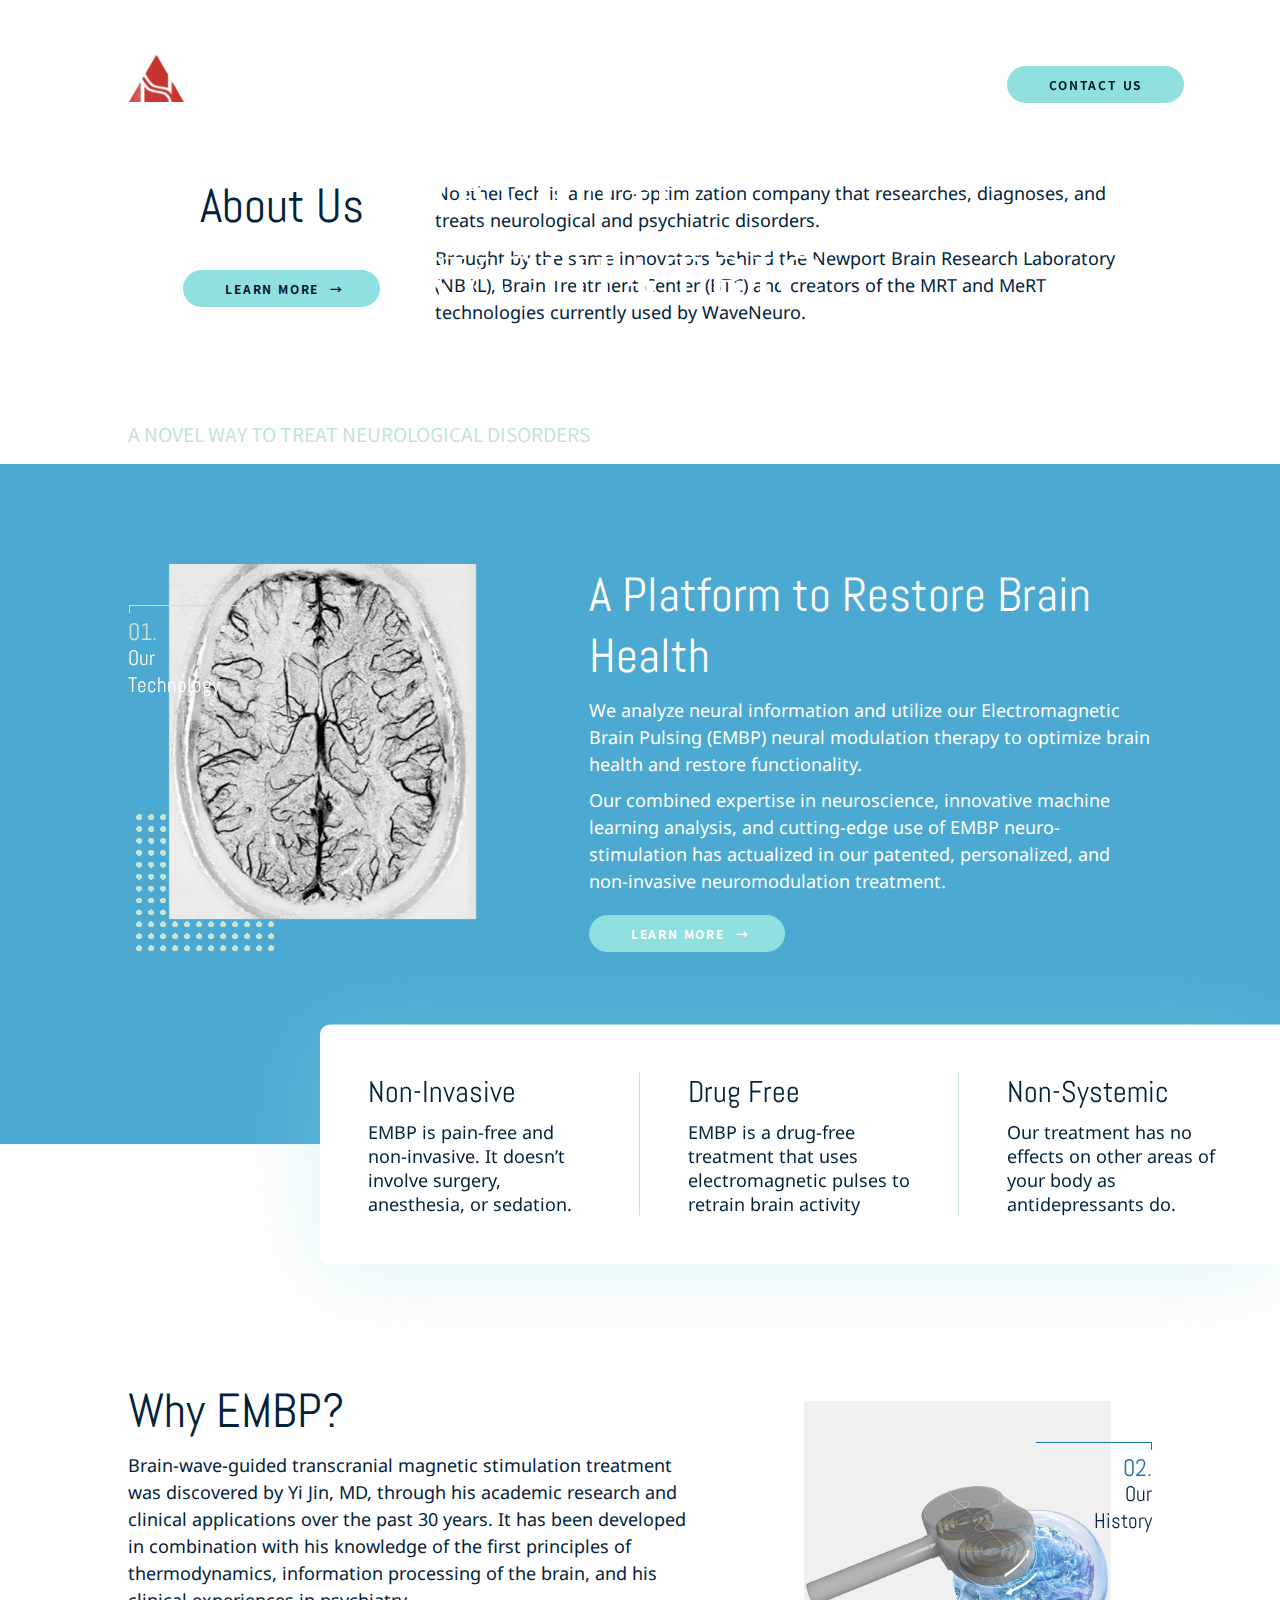
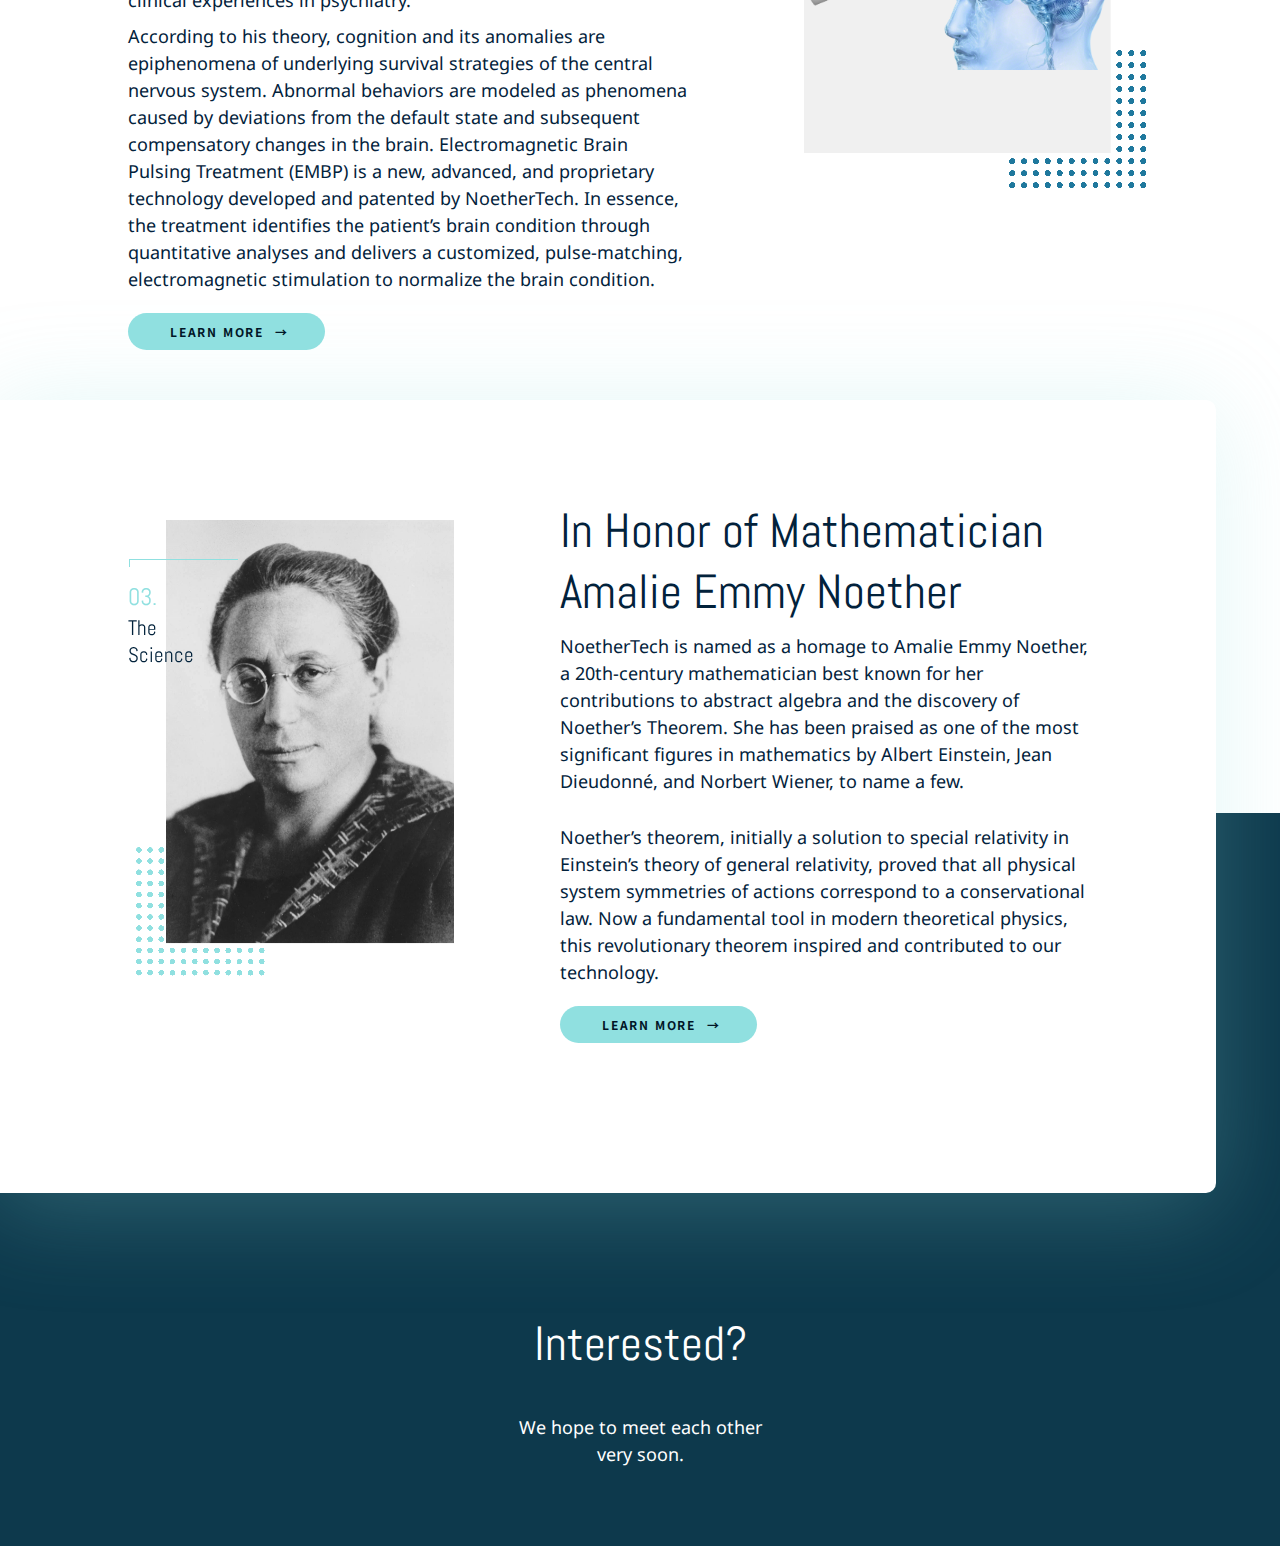
==== index.html @ d9e2f429 "Update" ====
<html>
<head>
	<link rel="preconnect" href="https://fonts.gstatic.com">
	<link href="https://fonts.googleapis.com/css2?family=Abel&display=swap" rel="stylesheet">
	<link href="https://fonts.googleapis.com/css2?family=Noto+Sans&display=swap" rel="stylesheet"> 
	<link href="https://fonts.googleapis.com/css2?family=Noto+Sans+TC&display=swap" rel="stylesheet">
	<link href="https://fonts.googleapis.com/css2?family=Abhaya+Libre:wght@500&display=swap" rel="stylesheet">
	<meta name="viewport" content="width=device-width, initial-scale=1.0">

	<script src="scripts.js"></script>
	<link href="style.css" rel="stylesheet">
	<style>
	/* [---Title---] */
	#title {height: auto;}
	#title video{
		padding: 0;		margin: 0;
		width: 100%;	height: auto;
		overflow: hidden;
		transform: translate(0, -8%);
	}
	#titleTextContainer h1{ width: 70%; }
	#titleTextContainer p{ text-align: center; }
	
	/* [---Sections---] */
	#technology *{ color: white; }
	/* Section Graphics */
	.section-graphics {
		margin-top: 60px;
		position: relative;
		float: left;
		width: 40%;
		padding-bottom: 45px;
	}
	.section-graphics *{ position: absolute; margin: 0; }
	.section-graphics p{
		margin-top: 10%;	margin-left: 1px;
		border-top: 1px solid black;
		display: inline-block;
		height: 7px; 	width: 28%;
		font-size: 0px;
	}
	.section-graphics.left p{ border-left: 1px solid black; left: 0; }
	.section-graphics.right p{ border-right: 1px solid black; }
	.section-graphics .label{ top: 20%; font: Abel, serif; font-size: calc(18px + .25vw); }
	.section-graphics .labelNo{ top: 13%; font: Abel, sans-serif; font-size: calc(18px + .5vw);}
	.section-graphics img{
		position: relative;
		top: 0;		left: 10%;
		width: 75%;
	}
	.section-graphics canvas{	width: 35%; }
	.section-graphics.left canvas{	margin-top: 85%; margin-left: 2%; }
	.section-graphics.right canvas{ margin-top: 61%;}
	.section-graphics.right { float: right; }
	.section-graphics.right *{right: 0; text-align: right;}
	.section-graphics.right img{ left: 90%; transform: translate(-100%, 0); }
	
	#about-us .body { 
		clear:none; font: 
		margin-left: 30%; margin-right: 2.5%;
	}
	#about-us .header {width: 30%; }
	#technology { padding-bottom: 180px; }
	#history { margin-top: 120px; }
	#history img{
		background-color: #F0F0F0;
		height: 27.5vw;
		object-fit: contain;
	}
	.section-body.right { margin-left: 45%; }
	.section-body.left { margin-right: 45%; }
	@media only screen and (orientation: portrait) {
		#about-us .header { width: 100%; margin-bottom: 20px;}
		#about-us .header h2 { margin-bottom: 12px; }
		#about-us .body { clear: both; margin-left: 0; }
		#technology { padding-bottom: 120px; }
		/* For full width graphics on mobile */
		.section-graphics { width: 80%; }
		.section-graphics.left {margin-left: 15%; margin-right: 5%;}
		.section-graphics.right {margin-left: 5%; margin-right: 15%;}
		.section-body {
			padding-top: 60px;
			clear: both; //For full width graphics on mobile
		}/**/
		.section-body.right{margin-left: 0; }
		.section-body.left{ margin-right: 0; }
		/* For wrapping text around graphics 
		.section-graphics {	width: 60%;}
		.section-body p{  letter-spacing: 0.02em; }/**/
		#history { margin-top: 60px; }
	}
	
	/* [---Card style---]*/
	ul.cards_container{
		display: flex;		flex-wrap: wrap;
		padding: 0;		margin: 0 0 -8% 0;
		list-style-type: none;
		width: 75%;
		float: right;
		transform: translate(0, -50%);
		background-color: white;
		box-shadow: -5px 10px 100px 5px rgba(144, 224, 224, 0.26);
		border-radius: 10px 0 0 10px;
	}
	li.card {
		width: 33.3%;
		margin: 5% 0%;
		padding: 0 5%;
		float: left;
		box-sizing: border-box;
	}
	li.card h3{ font: 30px Abel, serif; margin: 0; }
	li.card p{ font: 18px Noto Sans, sans-serif; margin: 9px 0 0 0; }
	@media only screen and (orientation: portrait) {
		ul.cards_container{
			width: 100%;
			float: none;
			margin: 0 0 0 0;
			transform: translate(0, 0);
		}
		li.card p { font-size: 2.75vw;}
	}
	
	@media only screen and (orientation: landscape) {
		#science {
			margin: 0 5% 0 0;
			box-shadow: -5px 10px 100px 5px rgba(144, 224, 224, 0.26);
			border-radius: 0 10px 10px 0;
			padding-bottom: 160px;
			background-color: inherit;
		}
		.filler {
			position: absolute;
			height: 500px;
			width: 100%;
			background-color: #0D394C;
			transform: translate(0, -500px);
			z-index: -2;
		}
		footer {
			margin-top: 120px;
			padding-top: 0px;
		}
	}
	</style>
</head>

<!-- Page body -->
<body>
<nav id="main-navbar"></nav>
<script> makeNavbar(0); </script>

<div id="title">
	<video playsinline autoplay muted loop>
		<source src="res/neuron1right.mov" type="video/mp4"/>
	</video>
	<div id="titleTextContainer">
	<h1 id="titleTitle"> BREAKTHROUGH NEUROPSYCHIATRIC TECHNOLOGY <br/> </h1>
	<p id="titleSubtext"> A NOVEL WAY TO TREAT NEUROLOGICAL DISORDERS </p>
	</div>
</div>

<div id="about-us" class="section" style="padding-top: 30px; padding-bottom: 120px;">
	<div class="header" style="float: left;">
		<h2 style="line-height: 1; margin-top: 2px; text-align: center"> About Us </h2>
		<div style="display: flex; justify-content: center;"><a class="button"  href="about_us.html"> LEARN MORE </a></div>
	</div>
	<div class="body"> 
		<p style="margin-bottom: 0px; margin-top: 0px;">NoetherTech is a neuro-optimization company that researches,
		diagnoses, and treats neurological and psychiatric disorders.</p> 
		
		<p style="margin-top: 11px;">Brought by the same innovators behind the Newport Brain 
		Research Laboratory (NBRL), Brain Treatment Center (BTC) and creators of the MRT and MeRT 
		technologies currently used by WaveNeuro.</p>
	</div>
</div>

<div id="technology" class="section" style="background-color: #4BA9D2; overflow: hidden; clear: both;">
	<div class="section-graphics left" style="margin-top: 40px">
		<canvas id="grid1" width="250" height="250" style="margin-top: 61%;"></canvas>
		<img src="res/brainTopGray.jpg"></img>
		<p style="border-color: #C6E4D5;"></p>
		<h2 class="labelNo" style="color: #C6E4D5"> 01.<br/><br/><h2>
		<h2 class="label"> Our <br/>Technology <h2>
		
		<script> drawGrid("grid1", "#C6E4D5", 12); </script>
	</div>
	
	<div class="section-body right">
	<h2> A Platform to Restore Brain Health </h2>
	<p style="margin-bottom: 0px; margin-top: 11px;"> We analyze neural information and utilize our
	Electromagnetic Brain Pulsing (EMBP) neural modulation therapy to optimize brain health and 
	restore functionality. </p>
	
	<p style="margin-top: 9px;  margin-bottom: 30px"> Our combined expertise in neuroscience, innovative machine learning
	analysis, and cutting-edge use of EMBP neuro-stimulation has actualized in our patented, 
	personalized, and non-invasive neuromodulation treatment. </p>
	
	<a class="button" href="our_technology.html"> LEARN MORE </a>
	</div>
</div>
<!--div class="cards_container_wrapper"-->
	<ul class="cards_container">
		<li class="card" style="border-right: 1px solid #C6E4D5;"><div>
			<h3> Non-Invasive </h3>
			<p>EMBP is pain-free and non-invasive. It doesn’t involve surgery,
			anesthesia, or sedation. </p>
		</div></li>
		<li class="card" style="border-right: 1px solid #C6E4D5;"><div>
			<h3> Drug Free</h3>
			<p>EMBP is a drug-free treatment that uses electromagnetic
			pulses to retrain brain activity</p>
		</div></li>
		<li class="card"><div>
			<h3> Non-Systemic </h3>
			<p>Our treatment has no effects on other areas of your
			body as antidepressants do.</p>
		</div></li>
	</ul>
	<!--/div-->

<!-- ERROR: Sometimes -->
<div id="history" class="section" style="overflow: hidden; clear: both;">
	<div class="section-graphics right">
		<canvas id="grid2" width="250" height="250"></canvas>
		<img src="res/TMS_Coil.png"></img>
		<p style="border-color: #1F789D;"></p>
		<h2 class="labelNo" style="color: #1F789D"> 02.<br/><br/><h2>
		<h2 class="label"> Our <br/> History <h2>
		
		<script> drawGrid("grid2", "#1F789D", 12); </script>
	</div>
	
	<div class="section-body left">
	<h2> Why EMBP? </h2>
	<p style="margin-bottom: 0px; margin-top: 11px;"> Brain-wave-guided transcranial magnetic 
	stimulation treatment was discovered by Yi Jin, MD, through his academic research and 
	clinical applications over the past 30 years. It has been developed in combination with 
	his knowledge of the first principles of thermodynamics, information processing of the 
	brain, and his clinical experiences in psychiatry. </p>
	
	<p style="margin-top: 9px;  margin-bottom: 30px">According to his theory, cognition and its anomalies are 
	epiphenomena of underlying survival strategies of the central nervous system. Abnormal 
	behaviors are modeled as phenomena caused by deviations from the default state and subsequent
	compensatory changes in the brain. Electromagnetic Brain Pulsing Treatment (EMBP) is a new, advanced, 
	and proprietary technology developed and patented by NoetherTech. In essence, the 
	treatment identifies the patient’s brain condition through quantitative analyses and delivers 
	a customized, pulse-matching, electromagnetic stimulation to normalize the brain condition. </p>
	<a class="button" href="history.html"> LEARN MORE </a>
	</div>
</div>


<div id="science" class="section">
	<div class="section-graphics left">
		<canvas id="grid3" width="250" height="250"></canvas>
		<img src="res/emmyNoether.jpg"></img>
		<p style="border-color: #90E0E0;"></p>
		<h2 class="labelNo" style="color: #90E0E0"> 03.<br/><br/><h2>
		<h2 class="label"> The <br/>Science <h2>
		
		<script> drawGrid("grid3", "#90E0E0", 12); </script>
	</div>

	<div class="section-body right">
	<h2> In Honor of Mathematician <br/> Amalie Emmy Noether </h2>
	<p style="margin-top: 11px; margin-bottom: 0px">
		NoetherTech is named as a homage to Amalie Emmy Noether, a 20th-century mathematician best known for her contributions to abstract algebra and the discovery of Noether’s Theorem. She has been praised as one of the most significant figures in mathematics by Albert Einstein, Jean Dieudonné, and Norbert Wiener, to name a few. 
	</p>
	<p style="margin-bottom: 30px; padding-top: 11px;">
		Noether’s theorem, initially a solution to special relativity in Einstein’s theory of general relativity, proved that all physical system symmetries of actions correspond to a conservational law. Now a fundamental tool in modern theoretical physics, this revolutionary theorem inspired and contributed to our technology.
	</p>
	<a class="button" href="science.html"> LEARN MORE <!-- about what ---> </a>
	</div>
</div>

<footer>
	<div class="filler"></div>
	<div class="body">
		<h2> Interested? </h2>
		<p> We hope to meet each other <br/>very soon. </p>
	</div>
	
	<div class="footer">
	</div>
</footer>

</body>
</html>
---- style.css ----
/* [---General---] */
body { background-color: white; margin: 0; }
* { font: 48px Abel, sans-serif; color: #02223B; }
p { font: 18px Noto Sans, sans; line-height: 150%;}
a.button {
	font: 12px Noto Sans TC, sans;
	font-weight: bold;
	letter-spacing: 0.15em;
	background-color: #90E0E0;
	padding: 10px calc(42px - 2em) 10px 42px;
	border-radius: 42px;
	color: #011627;
	text-align: center;
	transition: 1s;
}
a.button:link { text-decoration: none; }
a.button:hover { text-decoration: none; opacity: 0.8;}
a.button::after{
	content: "→";
	padding: 0 1.5em 0 0.5em;
	transition: 1s;
}
a.button:hover::after{
	padding: 0 0 0 2em;
}
@media only screen and (orientation: portrait) {
	* { font-size: 36px; }
	a.button {
		padding: 10px 1em 10px 1em;
	}
}



/* [---Footer---] */
footer {
	background-color: #0D394C;
	margin-top: 60px;
	padding-top: 60px;
	padding-bottom: 60px;
}
footer .body *{ text-align: center; color: white;}



/* [---Title---] */
#title { width: 100%;	height: 44vw;	padding: 0;}
#title #titleGraphics{ overflow: hidden; }
#title img{
	padding: 0;		margin: 0;
	overflow: hidden;
}
#title #titleTextContainer{
	position: absolute;		width: 70%;
	top: 11.5vw;	left: 10%;
}
#titleTextContainer h1{
	float: left;	text-align: left;
	margin: 0;		line-height: 1;
	font: 6vw Abhaya Libre, serif;	color: white;
}
#titleTextContainer p{
	margin: 0;			float: left;
	color: #C6E4D5;		font: 1.5vw Noto Sans TC, sans;	
}



/* [---Sections---] */
div.section { padding: 60px 10%; }
div.section-body h2{ margin-bottom: 0px; }
/*@media only screen and (orientation: portrait) {
	div.section { padding: 60px 12%; }
}*/



.section div.header { position: relative; }
p.gimmick-line{
	position: absolute;
	border-top: 3px solid #90E0E0;	border-left: 3px solid #90E0E0;
	height: 10px; top: -30%;
	left: -10%;	width: 10%;
	font-size: 0px;
}
p.label {
	position: absolute;
	left: -10%;
	top: 0;		transform: translate(0, -70%);
	color: #90E0E0;		font: 22px Abel, sans-serif
}



/* [---Navigation Bar---] */
nav { 
	position: fixed;	display: flex; 		
	width: 100%;		padding: 1.75em 10% 1em;
	height: 0; 			top:0;
	justify-content: space-between;
	align-items: center;
	z-index: 10;
	transition: 0.5s; 
	height: 1.5em;
	box-sizing: border-box;
}
nav ul {
	width: 75%;	height: 1.25em;
	margin: 0;		padding: 0;
	display: flex;	align-items: center;
	list-style-type: none;
	z-index: 15;
		transition: 1s;
}
nav ul * {z-index:15;}
nav li {  float: left; }
nav li a {
	display: block;
	color: white;
	text-align: center;
	padding: 14px 16px;
	text-decoration: none;
	font: 28px Abel, sans-serif;
}
nav a.button::after{ content: ""; }
.logoName { width: 30%; diplay: flex; align-items: center; 	height: 1.25em; }
.logo {
	display: inline-block;
	background-image: url('res/logo.png');
	background-size: cover;
	height: 48px; width: 1.2em;
}
.companyName{
	color: white;
	text-align: center;
	text-decoration: none;
	font: 32px Abel, sans-serif;
	height: 1em;
	line-height: 1;
	padding: 0;
}
#contactUsButton{ display: none; }
nav li a:hover:not(.active):not(.companyName) { color:#90E0E0; } /*background-color: #0F4860; font-weight: 600;*/
.active { } /*color: black; background-color: #76C4E5; font-weight: 600;*/
#dropdown {
	background-image: url('res/hamburger-icon.png');	background-size: 100% 100%;
	position: absolute; top:1.25em; right: 10%; width: 1em; height: 1em;
	display: none;
	transition: 0.5s;
	z-index: 20;
}

@media only screen and (orientation: portrait) {
	#dropdown { display: inline-block;}
	.logoName {
		width: 80%;
		float: left;
		overflow: hidden;
	}
	.logo { width: 1.5em;}
	#main-navbar-navigation { display: none; }
	nav ul{
		display: none; 
		background-color: #1F789D;
		width: 100%;
		float: right;
	}
	nav li a {
		text-align: center;
		padding: 14px 16px;
		font: 18px Abel, sans-serif;
	}
	#contactUs{ display: none;}
	#contactUsButton{
		display: none;
		font: 18px Abel, sans-serif;
	}
}
@media only screen and (orientation: landscape){
	#contactUsButton{ display: none; visibility: hidden;}
}

.fixed-nav {
	background-color: #90E0E0; /*rgb(31, 120, 157, 1); /**/
	padding: 0.85em 10%;
	transition: 1s;
}
.fixed-nav li a:hover:not(.active):not(.companyName) { color:#0D394C; } /*background-color: #0F4860; font-weight: 600;*/
.fixed-nav.active { } /*color: black; background-color: #76C4E5; font-weight: 600;*/
.fixed-nav #dropdown{
	top: 0.5em;
	transition: 1s;
}
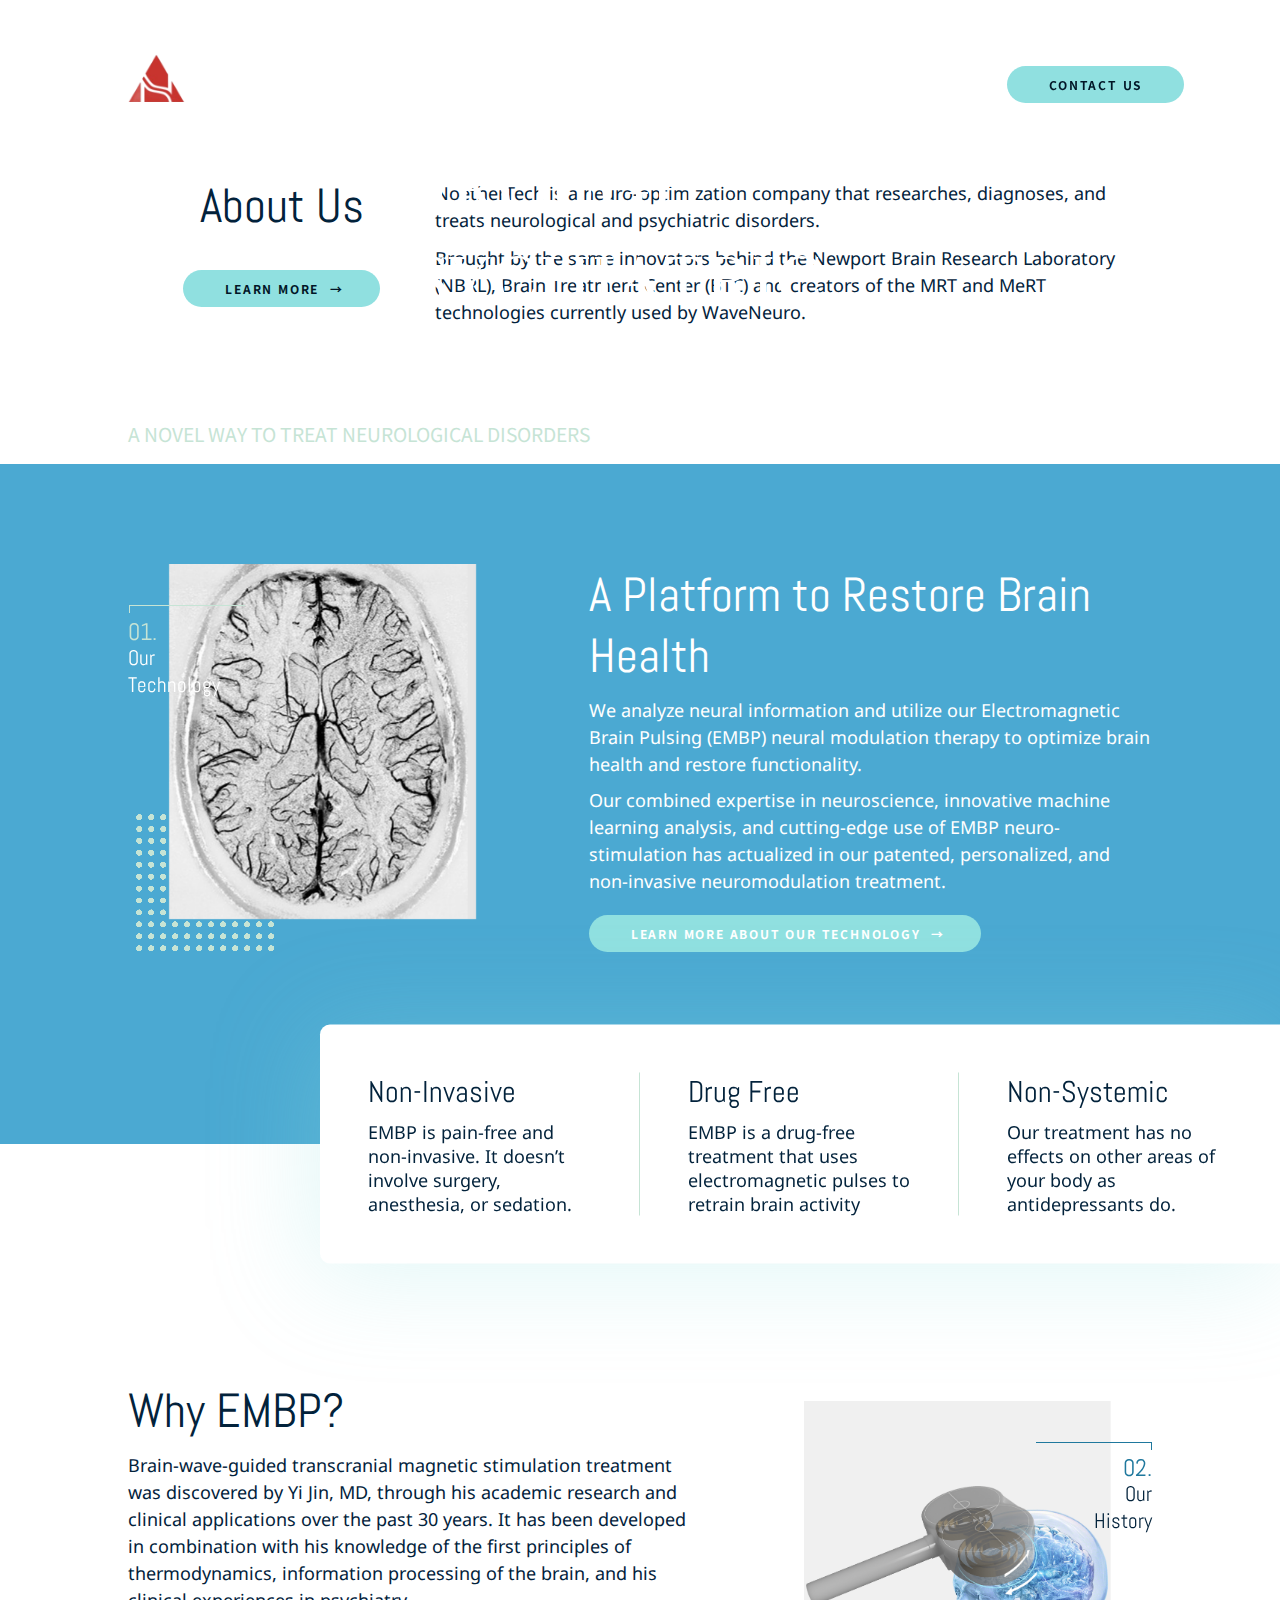
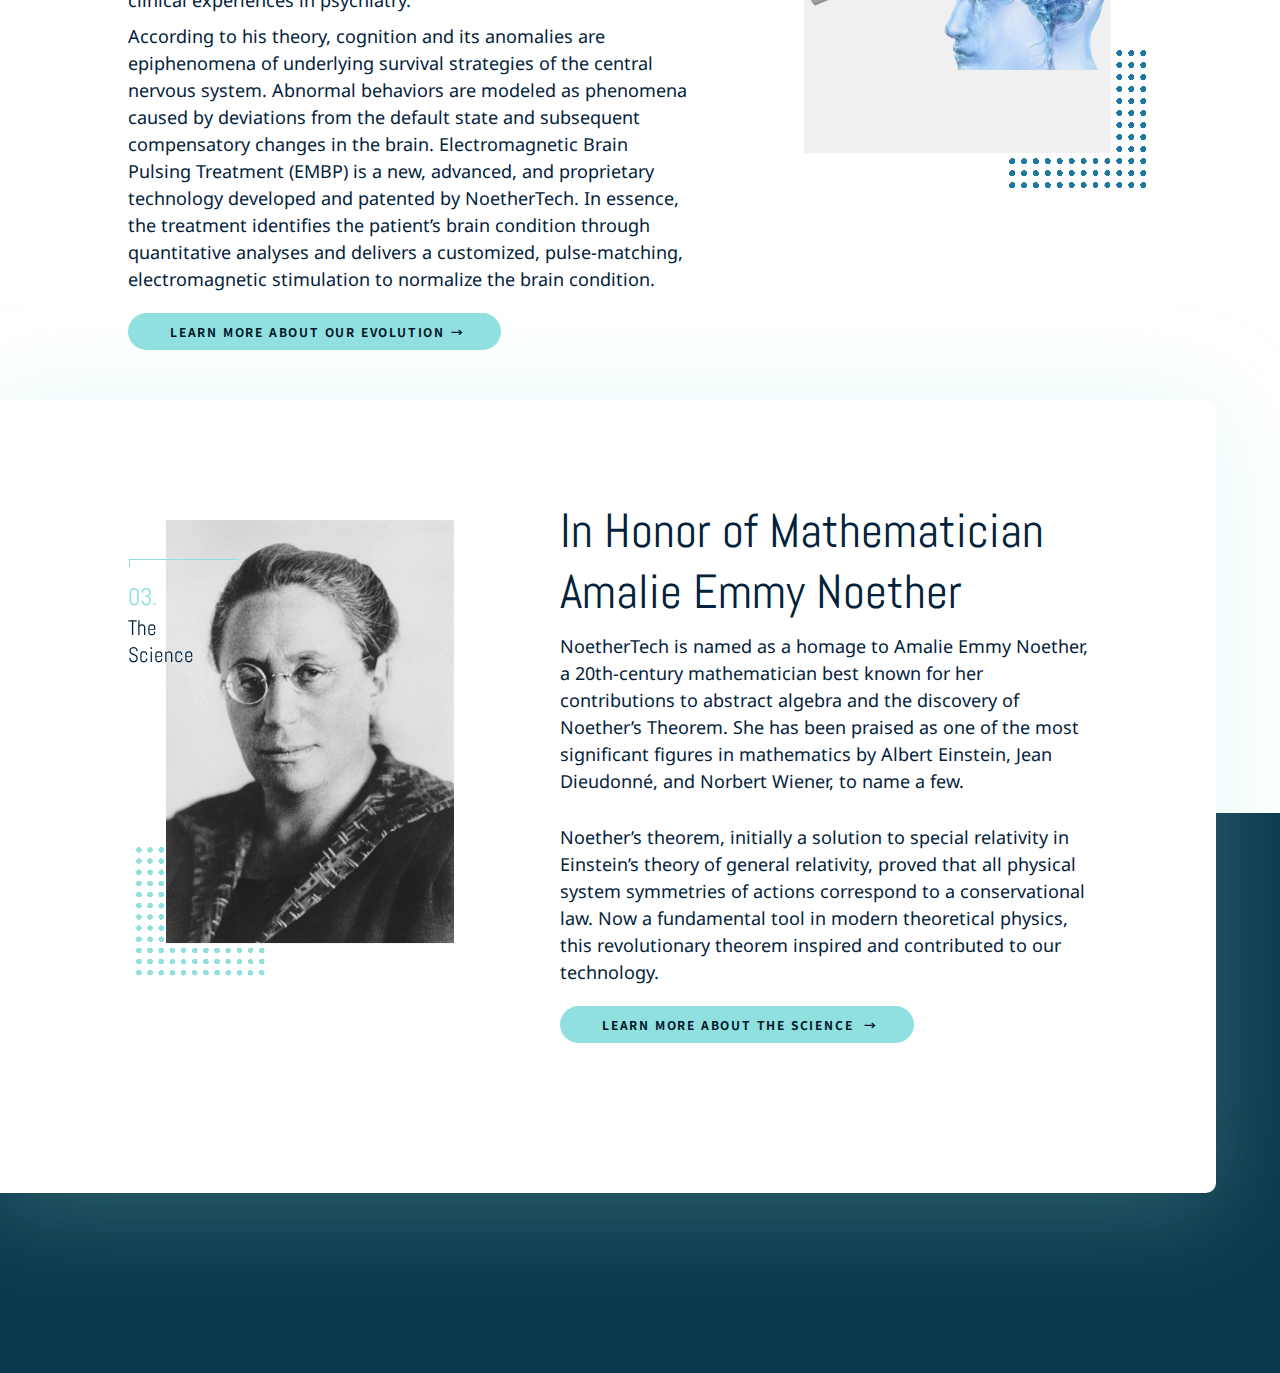
==== commit 003c00a4: "Update" ====
--- a/index.html
+++ b/index.html
@@ -88,6 +88,11 @@
 		.section-graphics {	width: 60%;}
 		.section-body p{  letter-spacing: 0.02em; }/**/
 		#history { margin-top: 60px; }
+		#history img{
+			background-color: #F0F0F0;
+			height: 54vw;
+			object-fit: contain;
+		}
 	}
 	
 	/* [---Card style---]*/
@@ -196,7 +201,7 @@
 	analysis, and cutting-edge use of EMBP neuro-stimulation has actualized in our patented, 
 	personalized, and non-invasive neuromodulation treatment. </p>
 	
-	<a class="button" href="our_technology.html"> LEARN MORE </a>
+	<a class="button" href="our_technology.html"> LEARN MORE ABOUT OUR TECHNOLOGY </a>
 	</div>
 </div>
 <!--div class="cards_container_wrapper"-->
@@ -246,7 +251,7 @@
 	and proprietary technology developed and patented by NoetherTech. In essence, the 
 	treatment identifies the patient’s brain condition through quantitative analyses and delivers 
 	a customized, pulse-matching, electromagnetic stimulation to normalize the brain condition. </p>
-	<a class="button" href="history.html"> LEARN MORE </a>
+	<a class="button" href="history.html"> LEARN MORE ABOUT OUR EVOLUTION</a>
 	</div>
 </div>
 
@@ -270,19 +275,19 @@
 	<p style="margin-bottom: 30px; padding-top: 11px;">
 		Noether’s theorem, initially a solution to special relativity in Einstein’s theory of general relativity, proved that all physical system symmetries of actions correspond to a conservational law. Now a fundamental tool in modern theoretical physics, this revolutionary theorem inspired and contributed to our technology.
 	</p>
-	<a class="button" href="science.html"> LEARN MORE <!-- about what ---> </a>
+	<a class="button" href="science.html"> LEARN MORE ABOUT THE SCIENCE </a>
 	</div>
 </div>
 
 <footer>
 	<div class="filler"></div>
-	<div class="body">
+	<!--div class="body">
 		<h2> Interested? </h2>
 		<p> We hope to meet each other <br/>very soon. </p>
 	</div>
 	
 	<div class="footer">
-	</div>
+	</div-->
 </footer>
 
 </body>
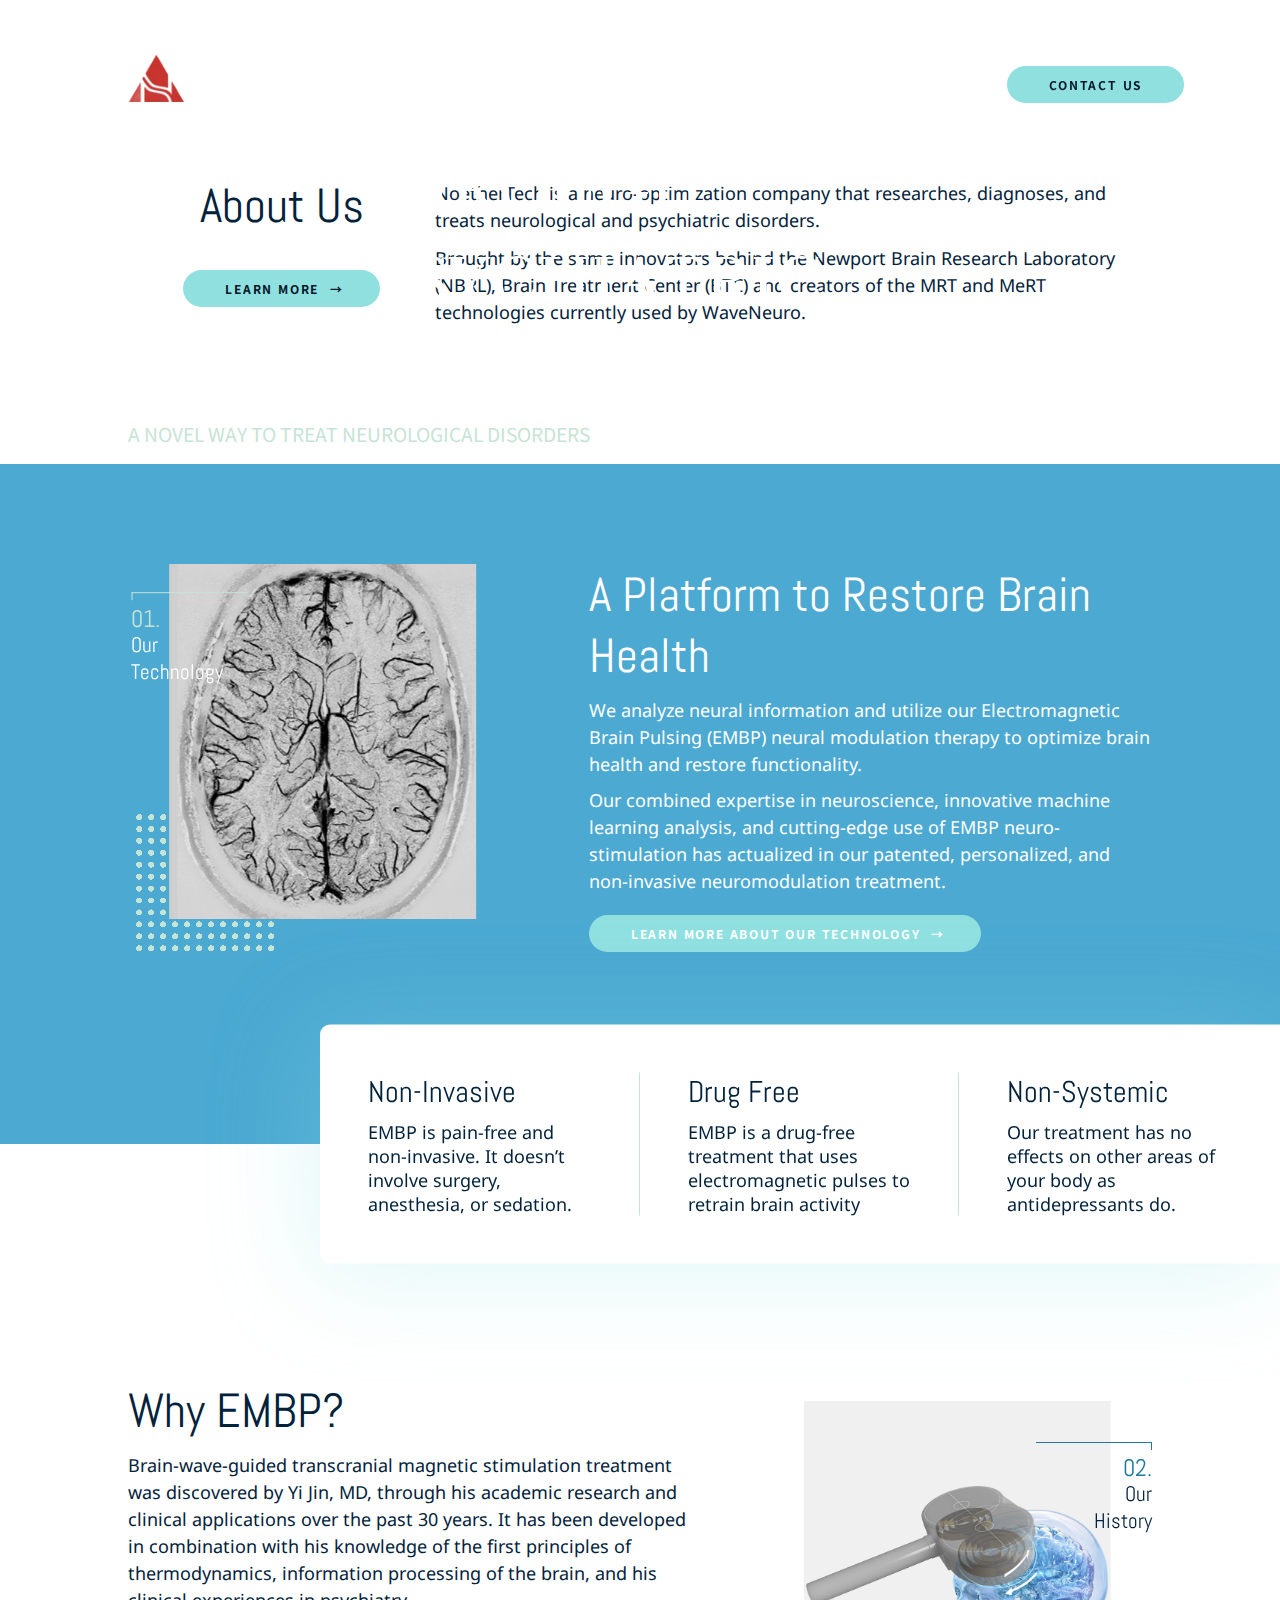
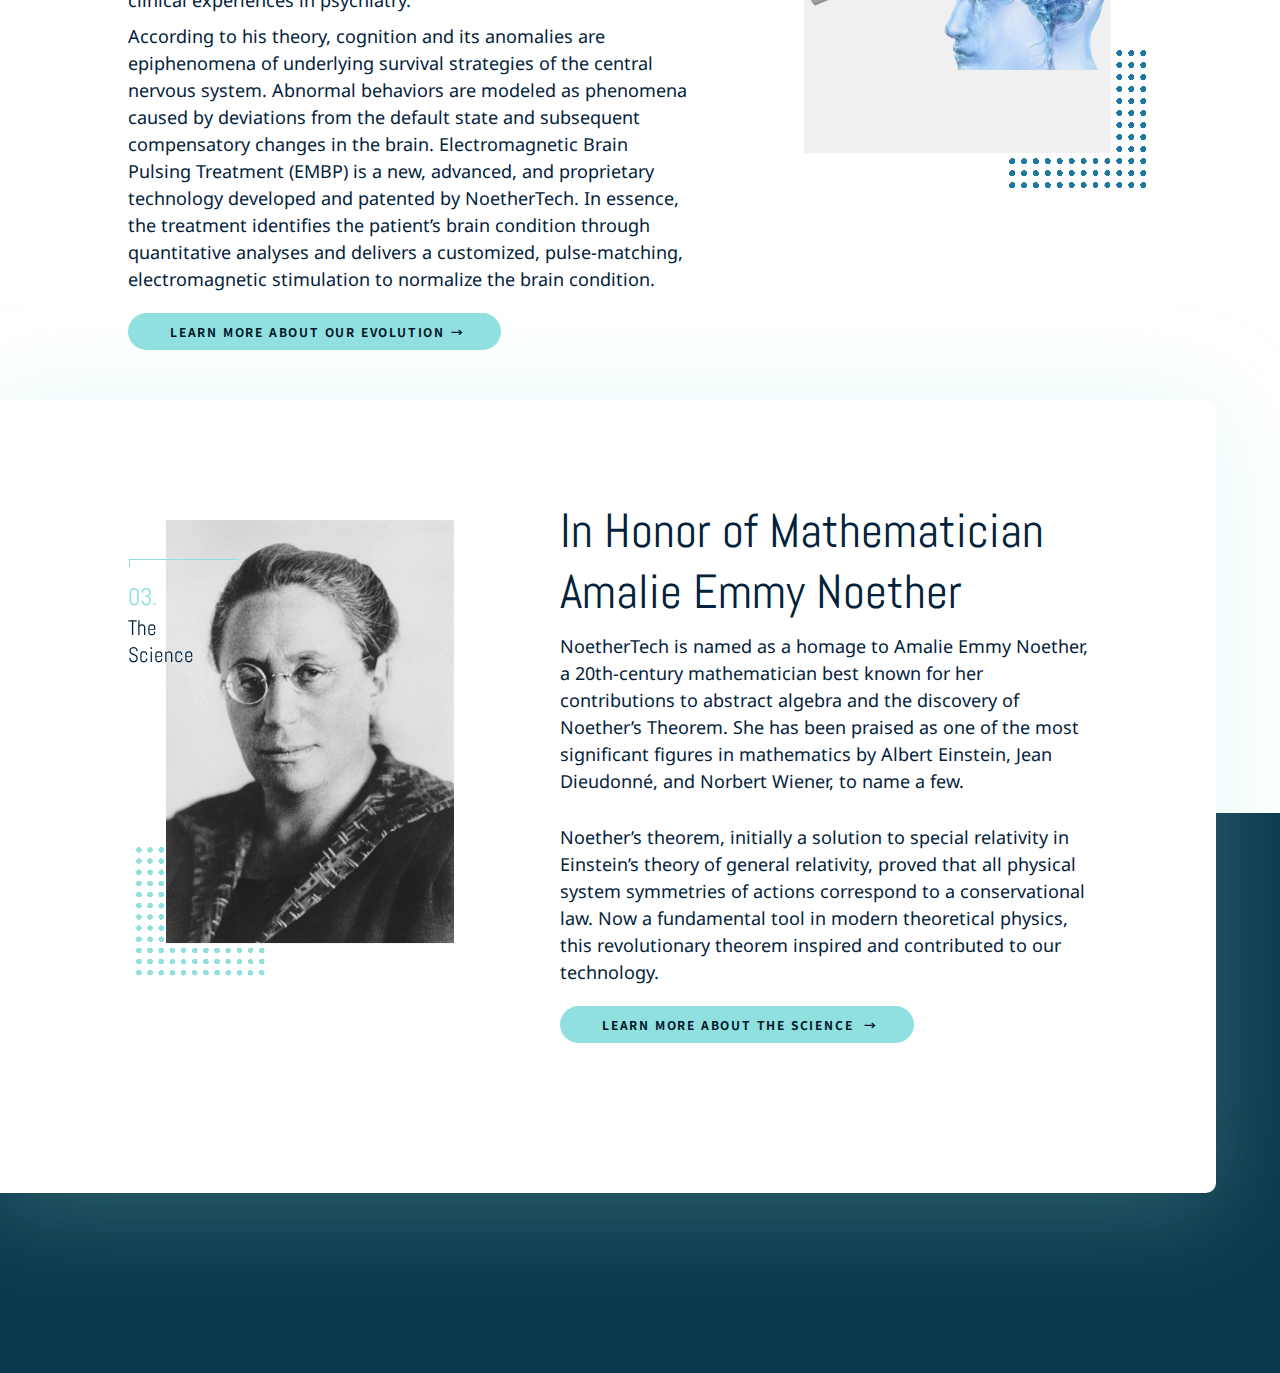
==== commit 15112488: "Update" ====
--- a/index.html
+++ b/index.html
@@ -61,6 +61,9 @@
 	}
 	#about-us .header {width: 30%; }
 	#technology { padding-bottom: 180px; }
+	#technology img{
+		filter: brightness(90%); transform: scaleX(-1);
+	}
 	#history { margin-top: 120px; }
 	#history img{
 		background-color: #F0F0F0;
@@ -184,9 +187,9 @@
 	<div class="section-graphics left" style="margin-top: 40px">
 		<canvas id="grid1" width="250" height="250" style="margin-top: 61%;"></canvas>
 		<img src="res/brainTopGray.jpg"></img>
-		<p style="border-color: #C6E4D5;"></p>
-		<h2 class="labelNo" style="color: #C6E4D5"> 01.<br/><br/><h2>
-		<h2 class="label"> Our <br/>Technology <h2>
+		<p style="border-color: #C6E4D5; transform: translate(0.2vw, -1vw);"></p>
+		<h2 class="labelNo" style="color: #C6E4D5; transform: translate(0.2vw, -1vw);"> 01.<br/><br/><h2>
+		<h2 class="label" style="transform: translate(0.2vw, -1vw);"> Our <br/>Technology <h2>
 		
 		<script> drawGrid("grid1", "#C6E4D5", 12); </script>
 	</div>
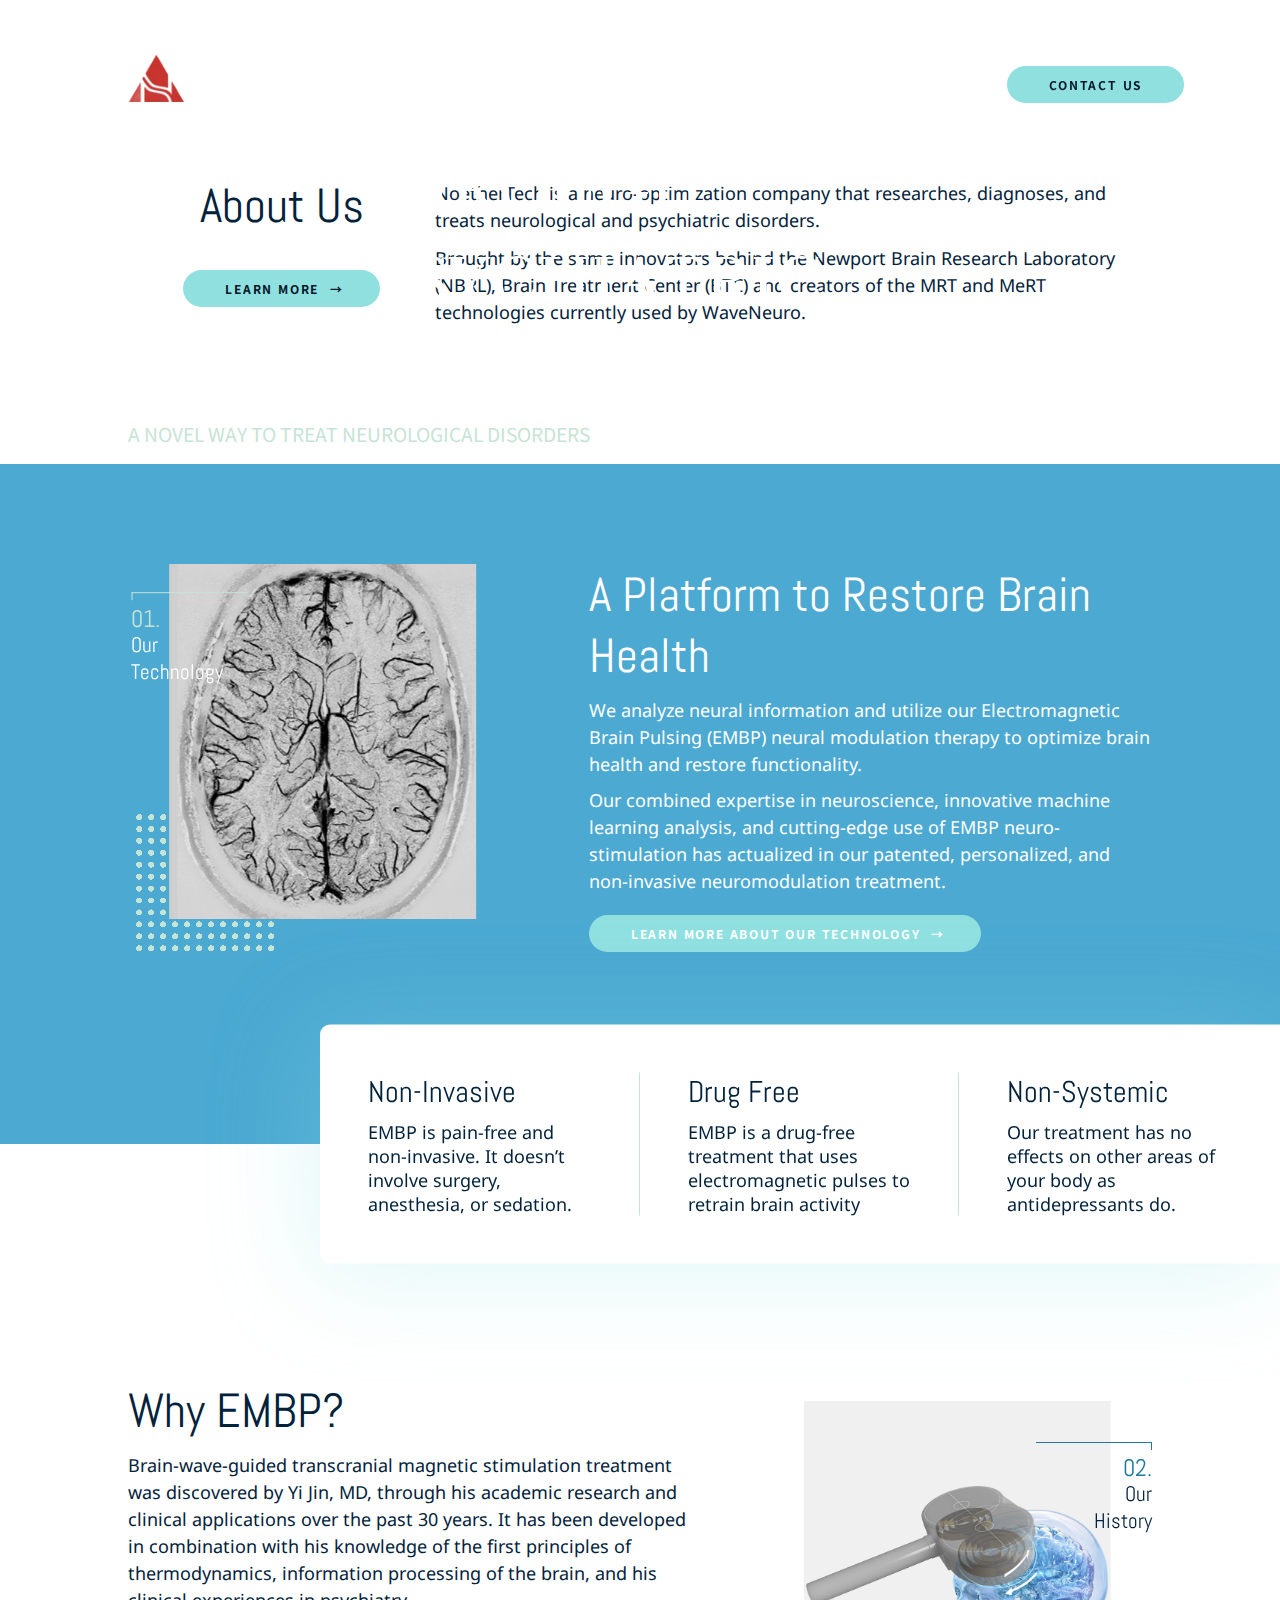
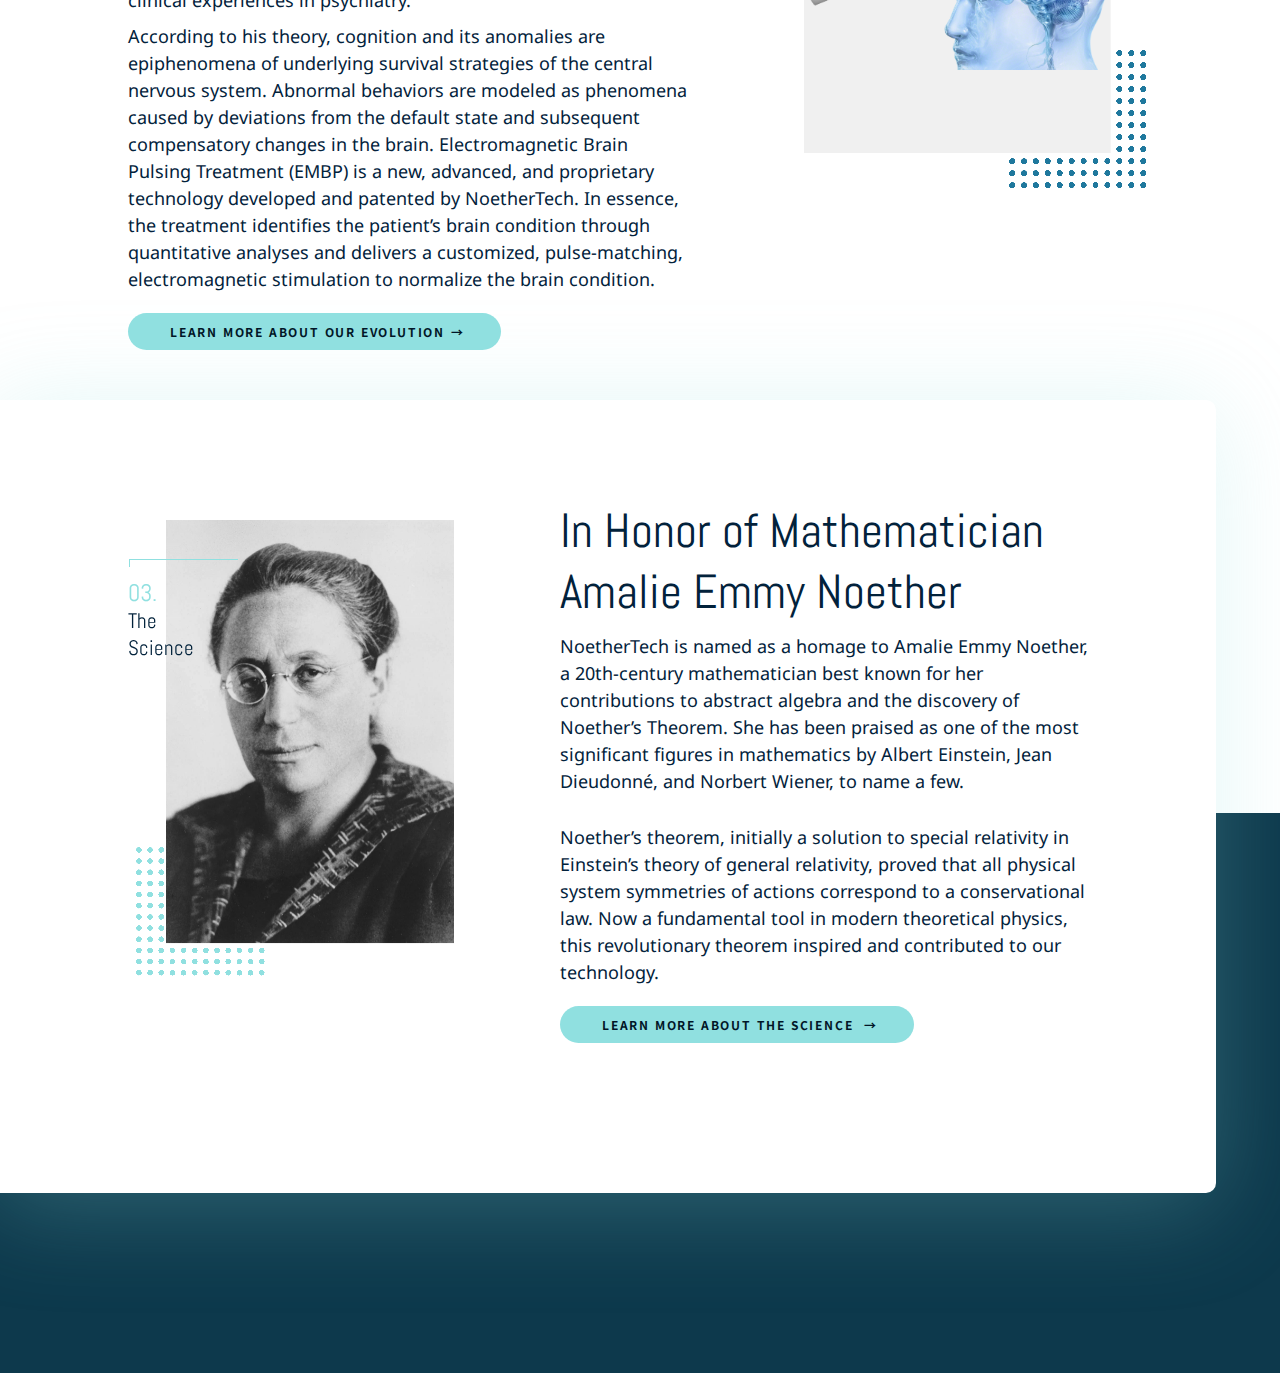
==== commit be24b713: "Update" ====
--- a/index.html
+++ b/index.html
@@ -259,8 +259,8 @@
 </div>
 
 
-<div id="science" class="section">
-	<div class="section-graphics left">
+<div id="science" class="section" style="overflow: auto; ">
+	<div class="section-graphics left" style="padding-bottom: 10px; margin-bottom: 0px;">
 		<canvas id="grid3" width="250" height="250"></canvas>
 		<img src="res/emmyNoether.jpg"></img>
 		<p style="border-color: #90E0E0;"></p>
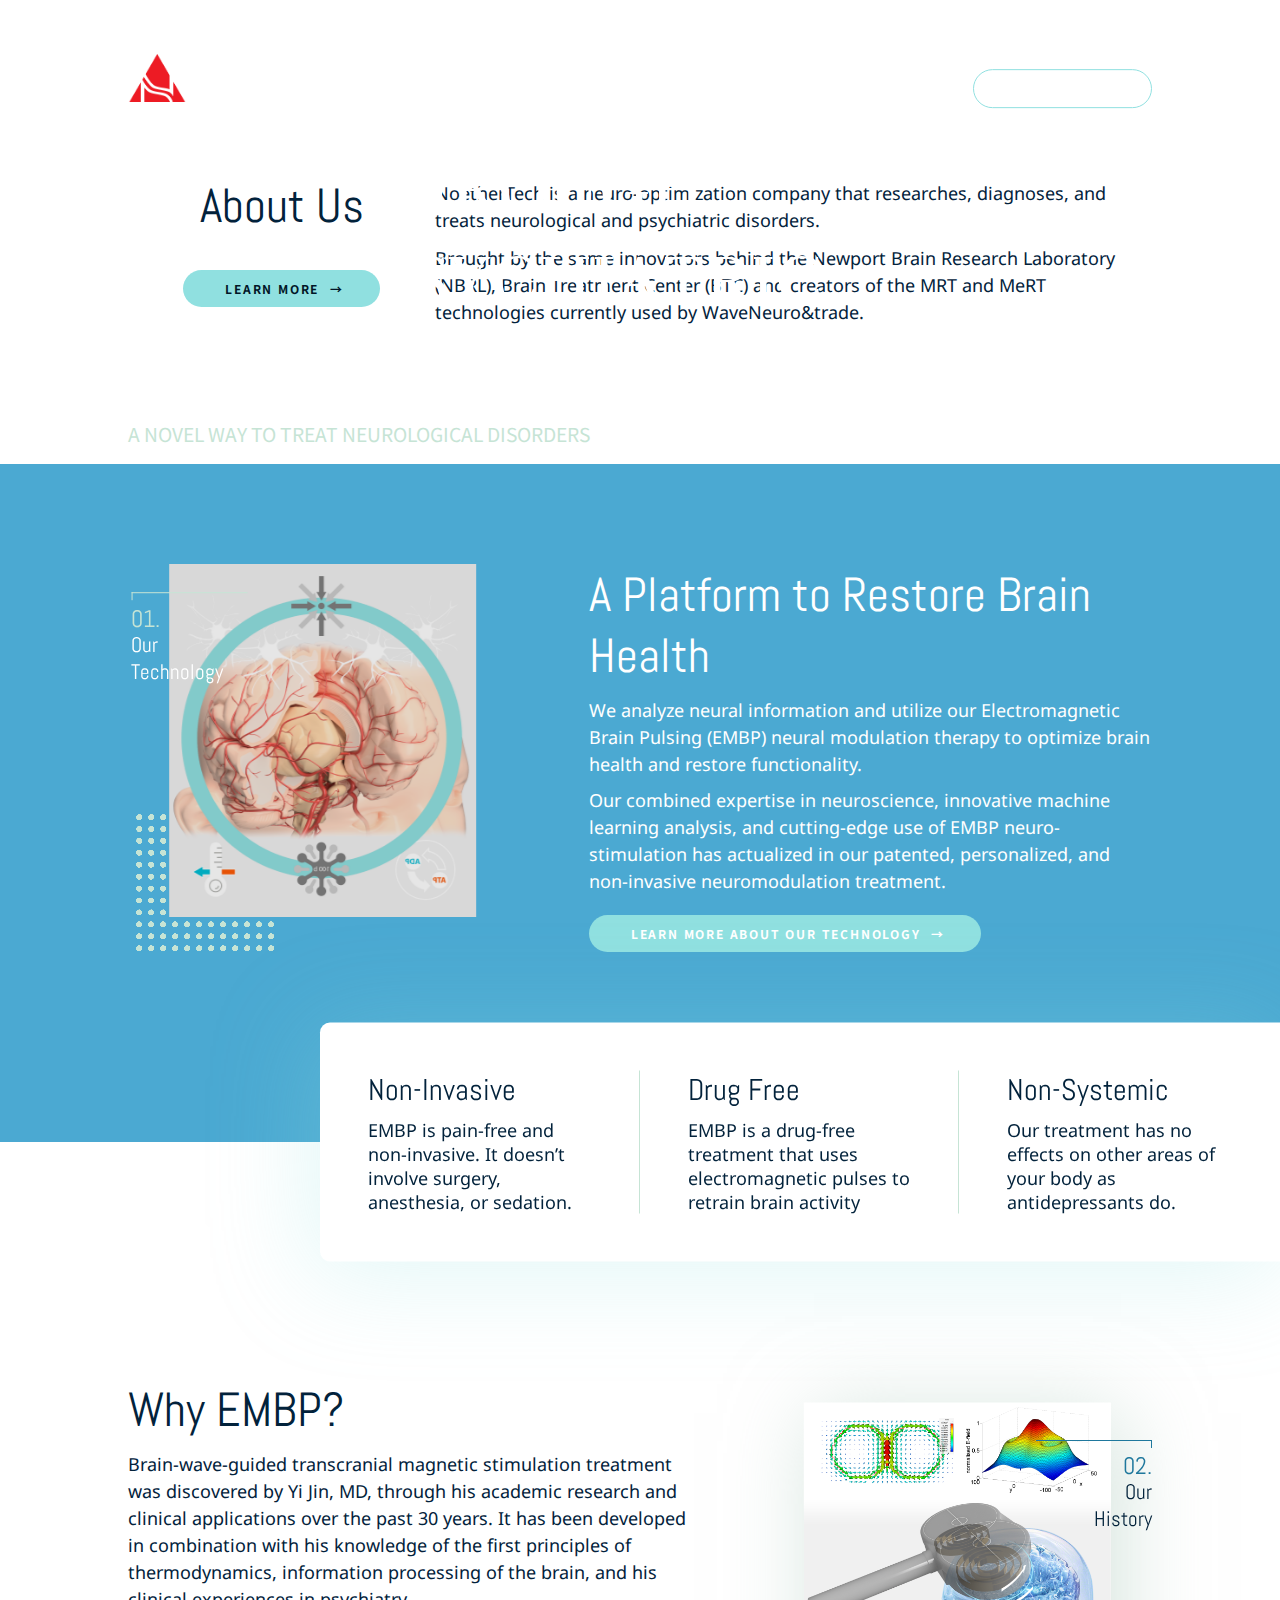
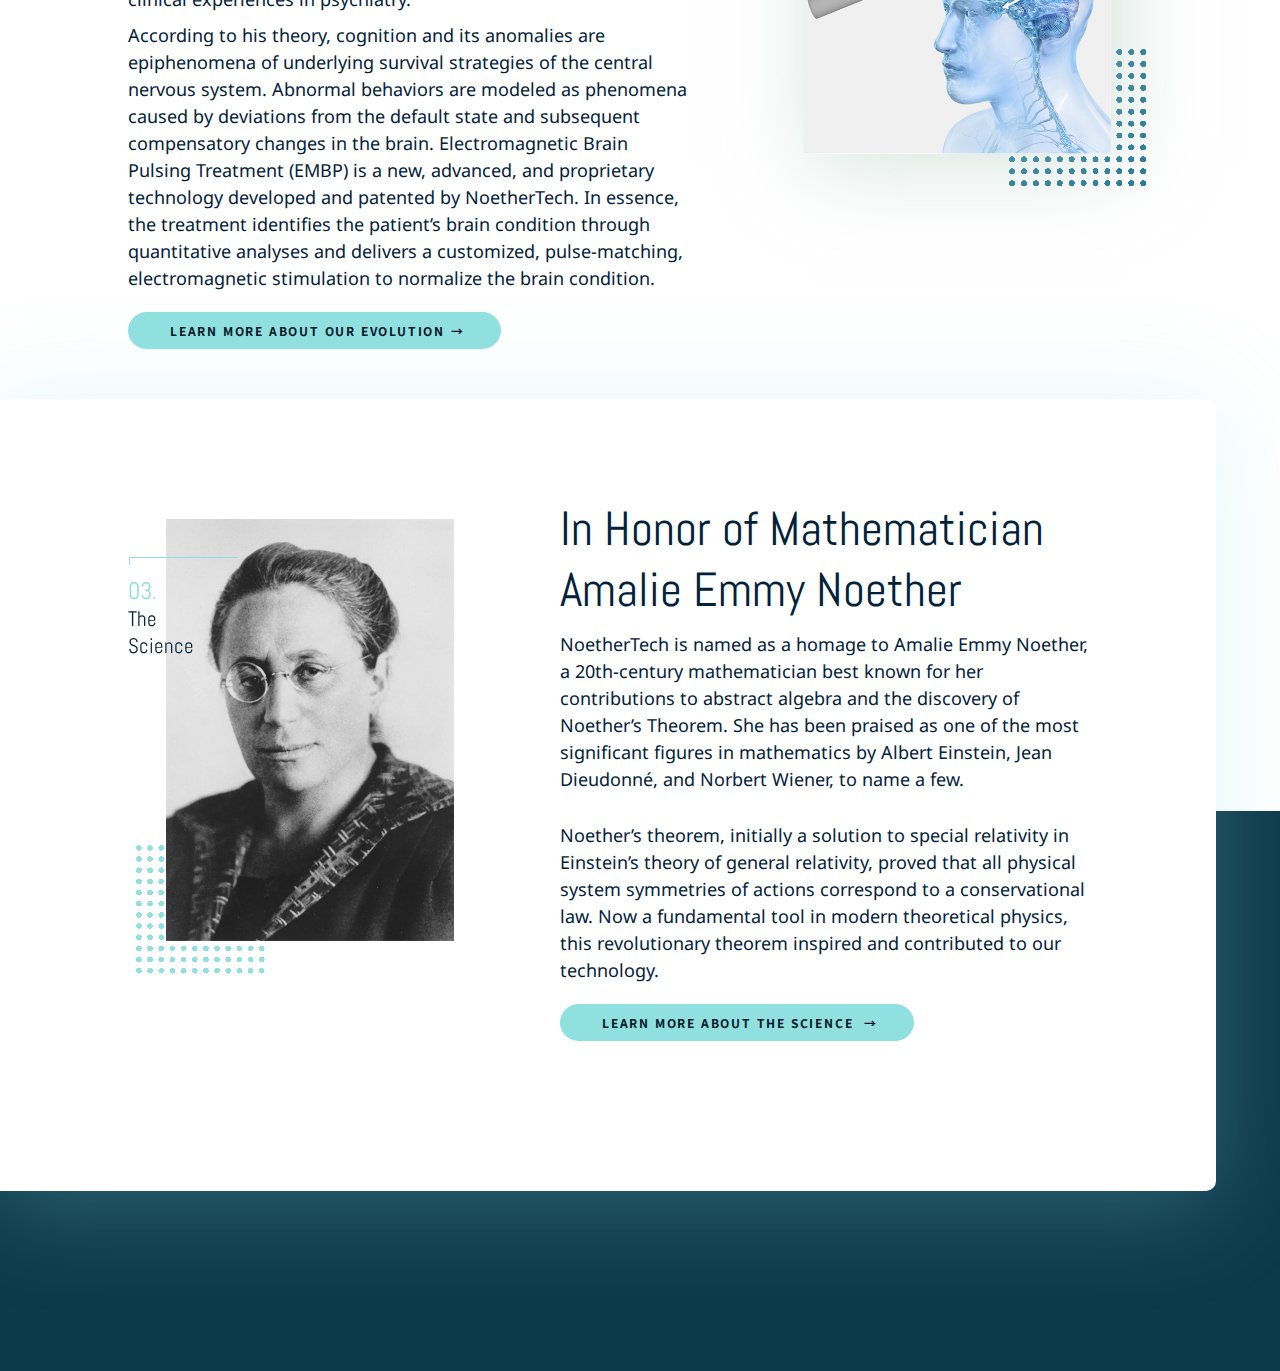
==== commit c1e85083: "Update" ====
--- a/index.html
+++ b/index.html
@@ -66,9 +66,9 @@
 	}
 	#history { margin-top: 120px; }
 	#history img{
-		background-color: #F0F0F0;
-		height: 27.5vw;
 		object-fit: contain;
+		box-shadow: 10px 10px 80px 0px #ACC9BB80;
+		transform: translate(-100%, 1%);
 	}
 	.section-body.right { margin-left: 45%; }
 	.section-body.left { margin-right: 45%; }
@@ -179,14 +179,14 @@
 		
 		<p style="margin-top: 11px;">Brought by the same innovators behind the Newport Brain 
 		Research Laboratory (NBRL), Brain Treatment Center (BTC) and creators of the MRT and MeRT 
-		technologies currently used by WaveNeuro.</p>
+		technologies currently used by WaveNeuro&trade.</p>
 	</div>
 </div>
 
 <div id="technology" class="section" style="background-color: #4BA9D2; overflow: hidden; clear: both;">
 	<div class="section-graphics left" style="margin-top: 40px">
 		<canvas id="grid1" width="250" height="250" style="margin-top: 61%;"></canvas>
-		<img src="res/brainTopGray.jpg"></img>
+		<img src="res/index_technology.png"></img>
 		<p style="border-color: #C6E4D5; transform: translate(0.2vw, -1vw);"></p>
 		<h2 class="labelNo" style="color: #C6E4D5; transform: translate(0.2vw, -1vw);"> 01.<br/><br/><h2>
 		<h2 class="label" style="transform: translate(0.2vw, -1vw);"> Our <br/>Technology <h2>
--- a/style.css
+++ b/style.css
@@ -122,6 +122,9 @@
 	text-decoration: none;
 	font: 28px Abel, sans-serif;
 }
+nav .navbar-dropdown{ align-self: flex-start; }
+#companyDropdown { flex-direction: column; align-items: flex-start; width: 100%;}
+nav .navbar-dropdown ul{ display: none; }
 nav a.button::after{ content: ""; }
 .logoName { width: 30%; diplay: flex; align-items: center; 	height: 1.25em; }
 .logo {
@@ -139,9 +142,21 @@
 	line-height: 1;
 	padding: 0;
 }
+#contactUs {float: right; width: 50%;}
+#contactUs a {
+	position: absolute; right: 10%; 
+	transform: translate(0, -15%);
+	border: 1px solid #90E0E0;
+	background-color: inherit;
+	color: white;
+}
 #contactUsButton{ display: none; }
-nav li a:hover:not(.active):not(.companyName) { color:#90E0E0; } /*background-color: #0F4860; font-weight: 600;*/
-.active { } /*color: black; background-color: #76C4E5; font-weight: 600;*/
+#companyDropdown *{
+	position: relative;
+	width: 100%;
+}
+nav li a:hover:not(.active):not(.companyName) { color:#90E0E0; }
+.active { color:#90E0E0; } /*color: black; background-color: #76C4E5; font-weight: 600;*/
 #dropdown {
 	background-image: url('res/hamburger-icon.png');	background-size: 100% 100%;
 	position: absolute; top:1.25em; right: 10%; width: 1em; height: 1em;
@@ -186,8 +201,26 @@
 	transition: 1s;
 }
 .fixed-nav li a:hover:not(.active):not(.companyName) { color:#0D394C; } /*background-color: #0F4860; font-weight: 600;*/
-.fixed-nav.active { } /*color: black; background-color: #76C4E5; font-weight: 600;*/
+.fixed-nav .active { color:#0D394C; } /*color: black; background-color: #76C4E5; font-weight: 600;*/
 .fixed-nav #dropdown{
 	top: 0.5em;
 	transition: 1s;
 }
+.fixed-nav #contactUs a {
+	border: 1px solid white;
+}
+
+#companyDropdown.dropped a{
+	background: white;
+	color: black;
+}
+#companyDropdown.dropped a:hover{
+	display: list-item;
+	list-style-type: disc;
+	list-style-position: inside;
+}
+#companyDropdown.dropped a.active{
+	display: list-item;
+	list-style-type: disc;
+	list-style-position: inside;
+}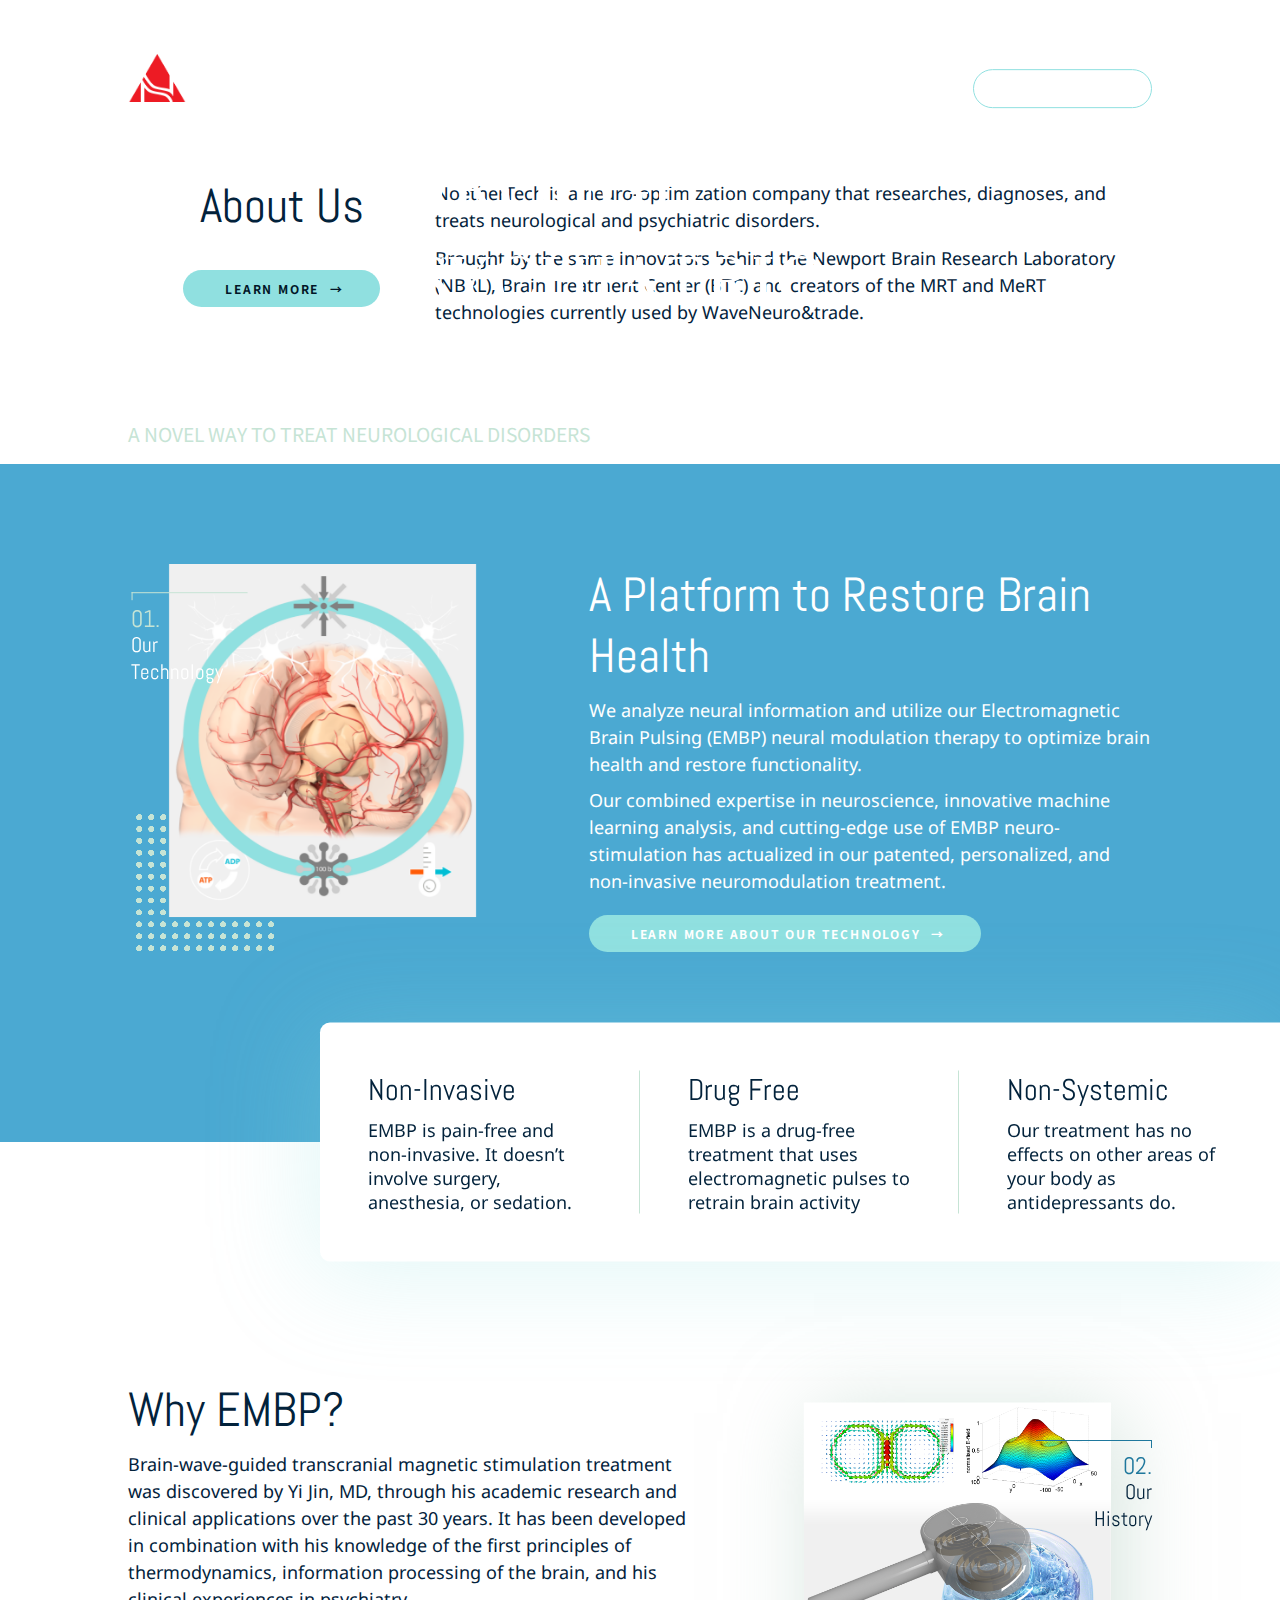
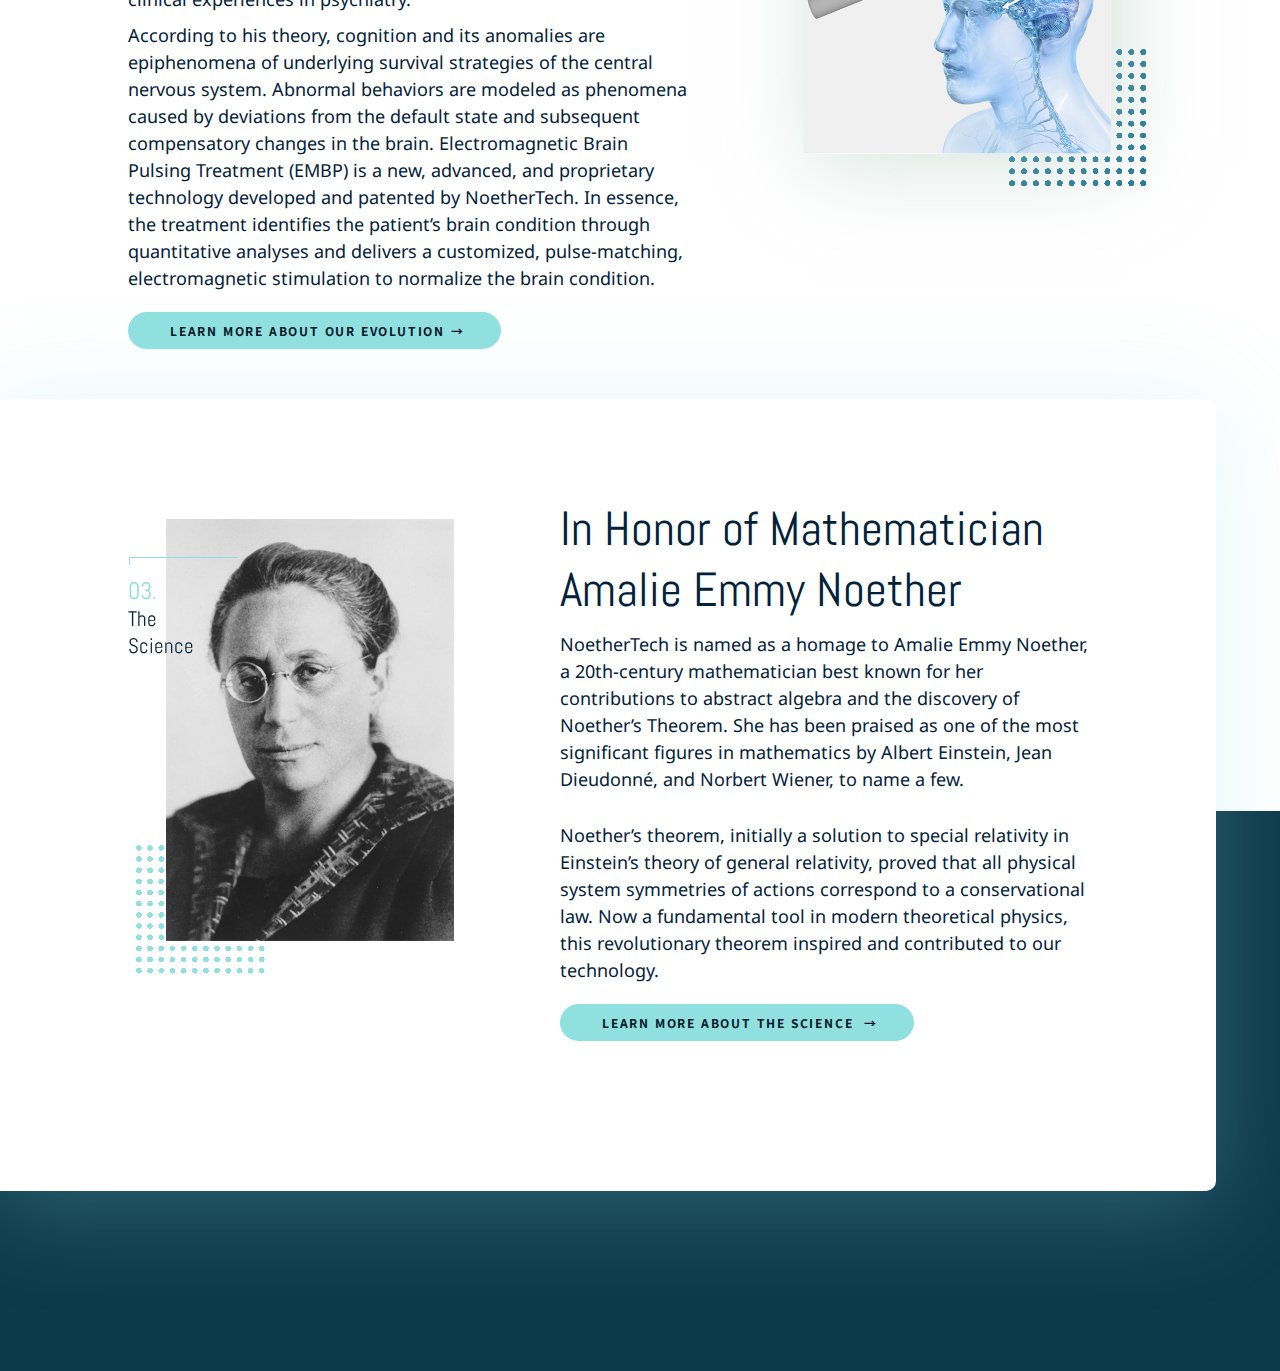
==== commit 0e8eec0e: "Update" ====
--- a/index.html
+++ b/index.html
@@ -61,9 +61,6 @@
 	}
 	#about-us .header {width: 30%; }
 	#technology { padding-bottom: 180px; }
-	#technology img{
-		filter: brightness(90%); transform: scaleX(-1);
-	}
 	#history { margin-top: 120px; }
 	#history img{
 		object-fit: contain;
--- a/style.css
+++ b/style.css
@@ -110,7 +110,7 @@
 	display: flex;	align-items: center;
 	list-style-type: none;
 	z-index: 15;
-		transition: 1s;
+	transition: 1s;
 }
 nav ul * {z-index:15;}
 nav li {  float: left; }
@@ -169,16 +169,17 @@
 	#dropdown { display: inline-block;}
 	.logoName {
 		width: 80%;
-		float: left;
 		overflow: hidden;
 	}
 	.logo { width: 1.5em;}
-	#main-navbar-navigation { display: none; }
 	nav ul{
 		display: none; 
 		background-color: #1F789D;
-		width: 100%;
+		width: auto;
 		float: right;
+		position: absolute;
+		right: 10%;
+		padding-right: 1em;
 	}
 	nav li a {
 		text-align: center;
@@ -203,7 +204,7 @@
 .fixed-nav li a:hover:not(.active):not(.companyName) { color:#0D394C; } /*background-color: #0F4860; font-weight: 600;*/
 .fixed-nav .active { color:#0D394C; } /*color: black; background-color: #76C4E5; font-weight: 600;*/
 .fixed-nav #dropdown{
-	top: 0.5em;
+	top: 0.4em;
 	transition: 1s;
 }
 .fixed-nav #contactUs a {
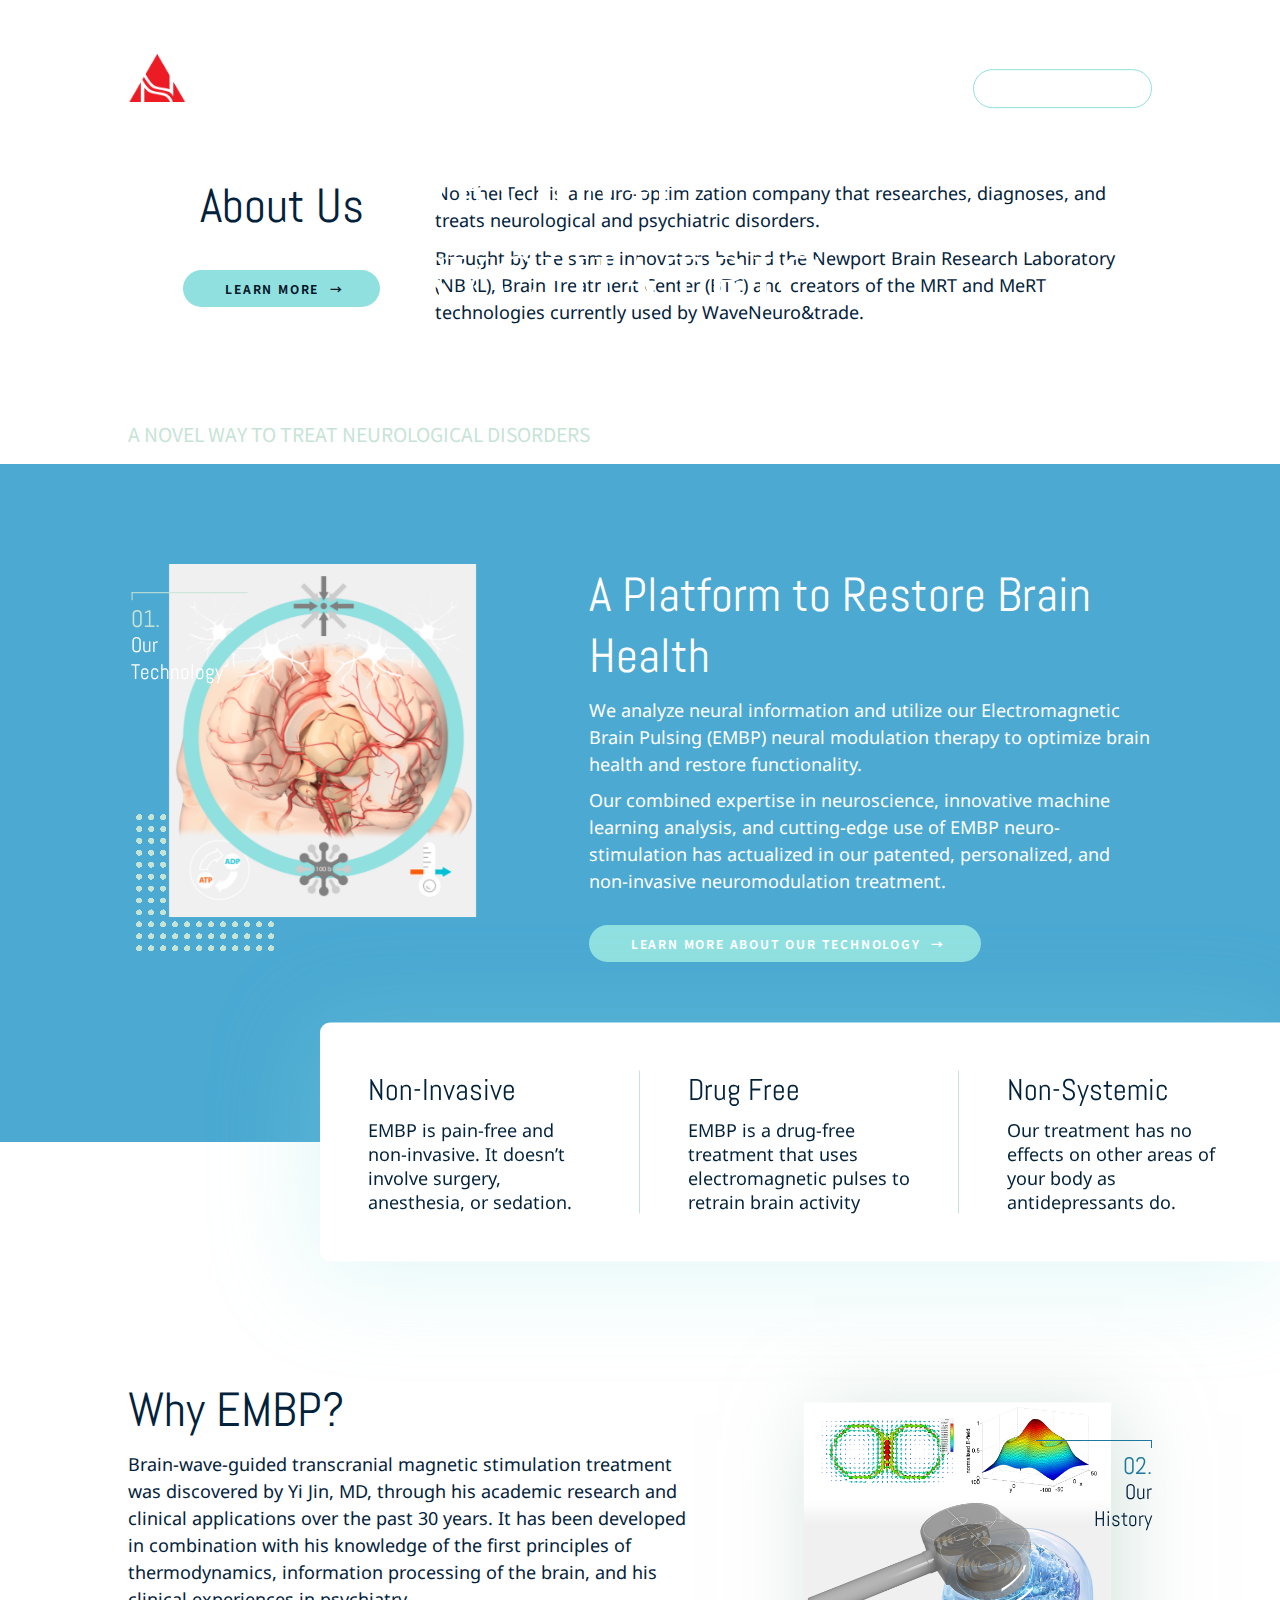
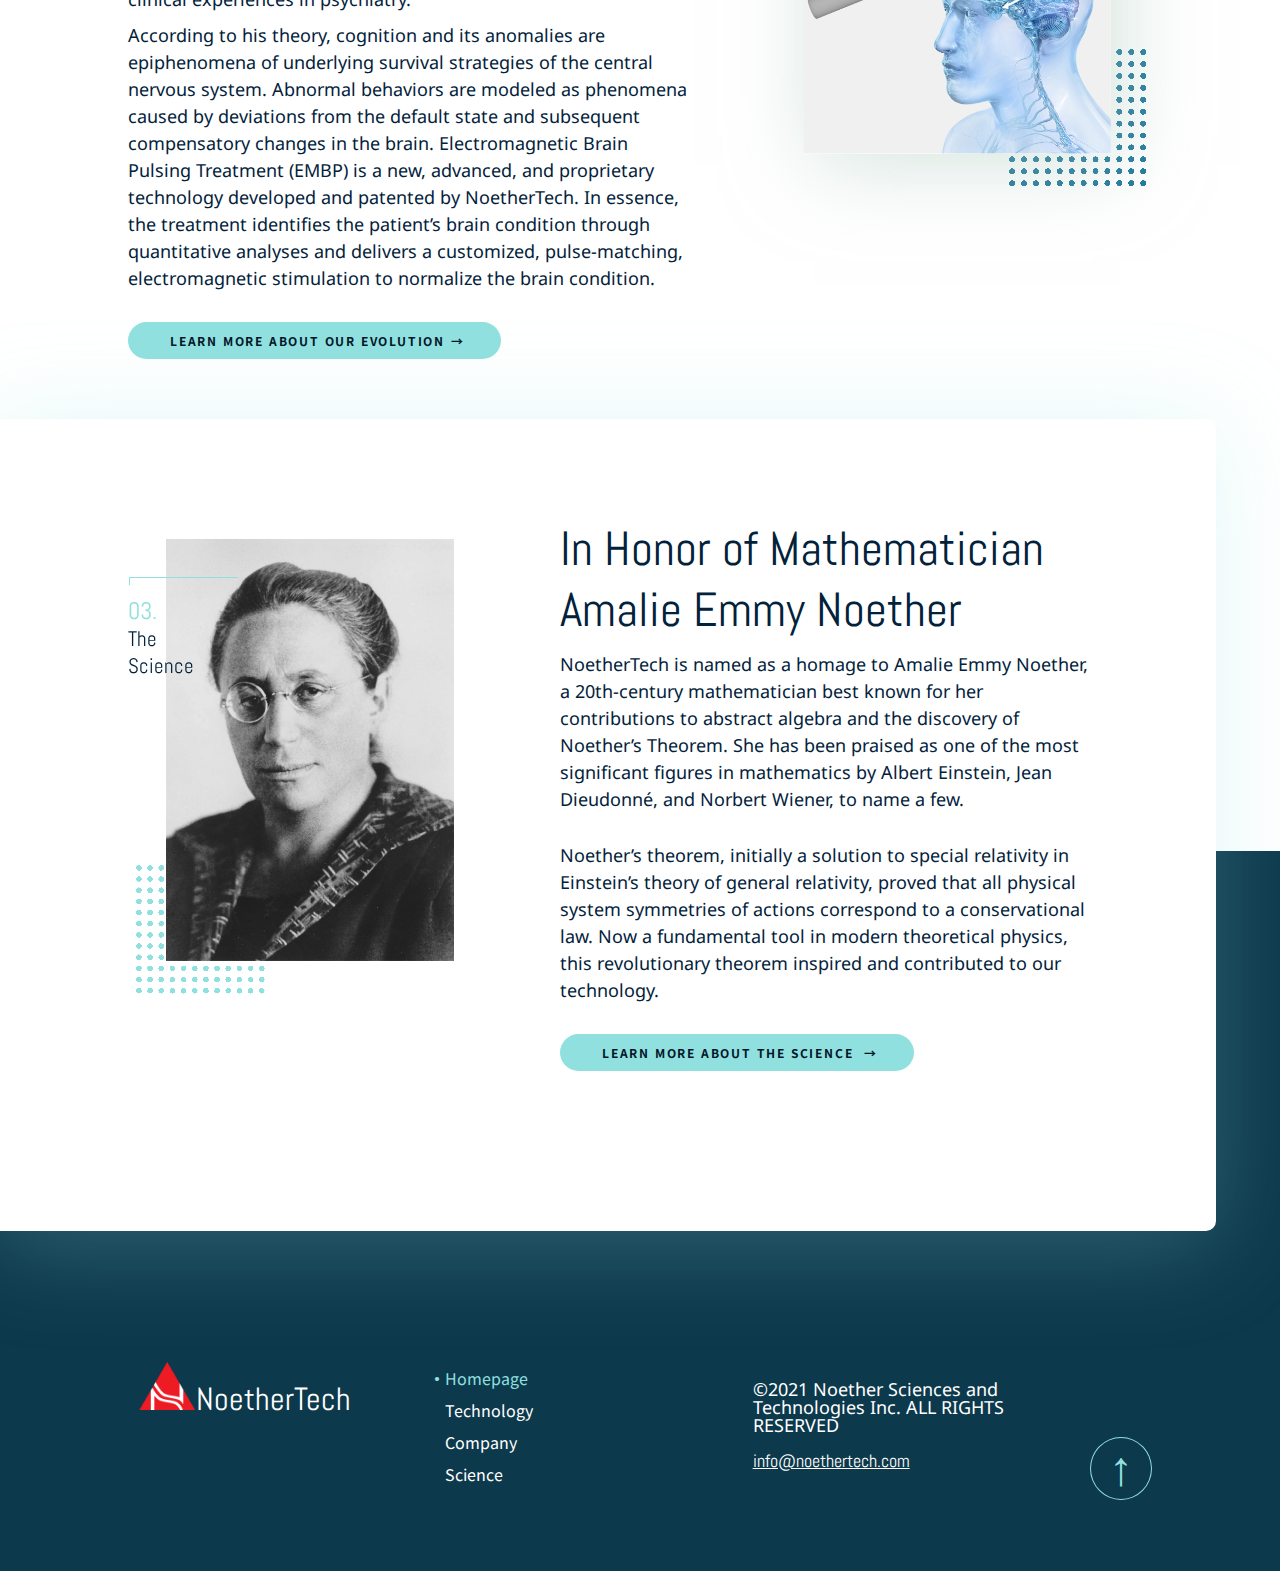
==== commit 3a8647fc: "Footer initial" ====
--- a/index.html
+++ b/index.html
@@ -279,7 +279,7 @@
 	</div>
 </div>
 
-<footer>
+<footer id="footer">
 	<div class="filler"></div>
 	<!--div class="body">
 		<h2> Interested? </h2>
@@ -288,6 +288,7 @@
 	
 	<div class="footer">
 	</div-->
+	<script> makeFooter(0); </script>
 </footer>
 
 </body>
--- a/style.css
+++ b/style.css
@@ -1,8 +1,10 @@
 /* [---General---] */
+html {scroll-behavior: smooth;}
 body { background-color: white; margin: 0; }
 * { font: 48px Abel, sans-serif; color: #02223B; }
 p { font: 18px Noto Sans, sans; line-height: 150%;}
 a.button {
+	display: inline-block;
 	font: 12px Noto Sans TC, sans;
 	font-weight: bold;
 	letter-spacing: 0.15em;
@@ -16,7 +18,7 @@
 a.button:link { text-decoration: none; }
 a.button:hover { text-decoration: none; opacity: 0.8;}
 a.button::after{
-	content: "→";
+	content: "\2192";
 	padding: 0 1.5em 0 0.5em;
 	transition: 1s;
 }
@@ -40,6 +42,63 @@
 	padding-bottom: 60px;
 }
 footer .body *{ text-align: center; color: white;}
+#sitemap {margin: 11px 10%; display: flex; flex-direction: row;}
+.sitemap-col * {color: white; font-size: 18px; line-height: 1;}
+.sitemap-col {
+	width: 28%;
+	margin: 1%;
+}
+.true-sitemap{
+	display: flex;
+	flex-direction: column;
+}
+.true-sitemap a{
+	font: 16px Noto Sans TC, sans;
+	text-decoration: none;
+	line-height: 2;
+}
+.true-sitemap a:hover:not(.directory):before{
+	content: "\2022";
+	color: #90E0E0;
+	font-weight: bold;
+	display: inline-block;
+	width: 1em; 	margin-left: -1em;
+}
+.true-sitemap a.active:before{
+	content: "\2022";
+	color: #90E0E0;
+	font-weight: bold;
+	display: inline-block;
+	width: 1em; 	margin-left: -1em;
+}
+.sitemap-dropdown{display: none;}
+.sitemap-dropdown.dropped{
+	display: flex;
+	flex-direction: column;
+}
+.sitemap-dropdown a{ padding-left: 1em; }
+#backToTop{
+	align-self: flex-end;
+	text-decoration: none;
+	border: 1px solid #90E0E0;
+	border-radius: 50%;
+	width: 1.25em;
+	text-align: center;
+	color: #90E0E0;
+	position: absolute;
+	right: 10%;
+}
+@media only screen and (orientation: portrait) {
+	#sitemap { flex-direction: column;}
+	.sitemap-col{
+		width: 100%;
+		margin-bottom: 30px;
+	}
+	#backToTop{
+		position: static;
+		align-self: center;
+	}
+}
 
 
 
@@ -126,12 +185,12 @@
 #companyDropdown { flex-direction: column; align-items: flex-start; width: 100%;}
 nav .navbar-dropdown ul{ display: none; }
 nav a.button::after{ content: ""; }
-.logoName { width: 30%; diplay: flex; align-items: center; 	height: 1.25em; }
+.logoName { min-width: 5em; diplay: flex; align-items: center; 	height: 1.25em; }
 .logo {
 	display: inline-block;
 	background-image: url('res/logo.png');
 	background-size: cover;
-	height: 48px; width: 1.2em;
+	font-size: 48px;	min-height: 1em; width: 1.2em;
 }
 .companyName{
 	color: white;
@@ -166,12 +225,22 @@
 }
 
 @media only screen and (orientation: portrait) {
-	#dropdown { display: inline-block;}
+	#dropdown { display: inline-block; top: 0.5em;}
 	.logoName {
 		width: 80%;
-		overflow: hidden;
-	}
-	.logo { width: 1.5em;}
+		overflow: visible;
+	}
+	.logo { width: 1em; padding-right: 0.2em;}
+	nav {
+		position: sticky;
+		top: 0;
+		width: 100%;
+		background-color: #90E0E0;
+		padding: 1em 10%;
+	}
+	#title #titleTextContainer{
+		top: 20vw;
+	}
 	nav ul{
 		display: none; 
 		background-color: #1F789D;
@@ -191,6 +260,7 @@
 		display: none;
 		font: 18px Abel, sans-serif;
 	}
+	
 }
 @media only screen and (orientation: landscape){
 	#contactUsButton{ display: none; visibility: hidden;}
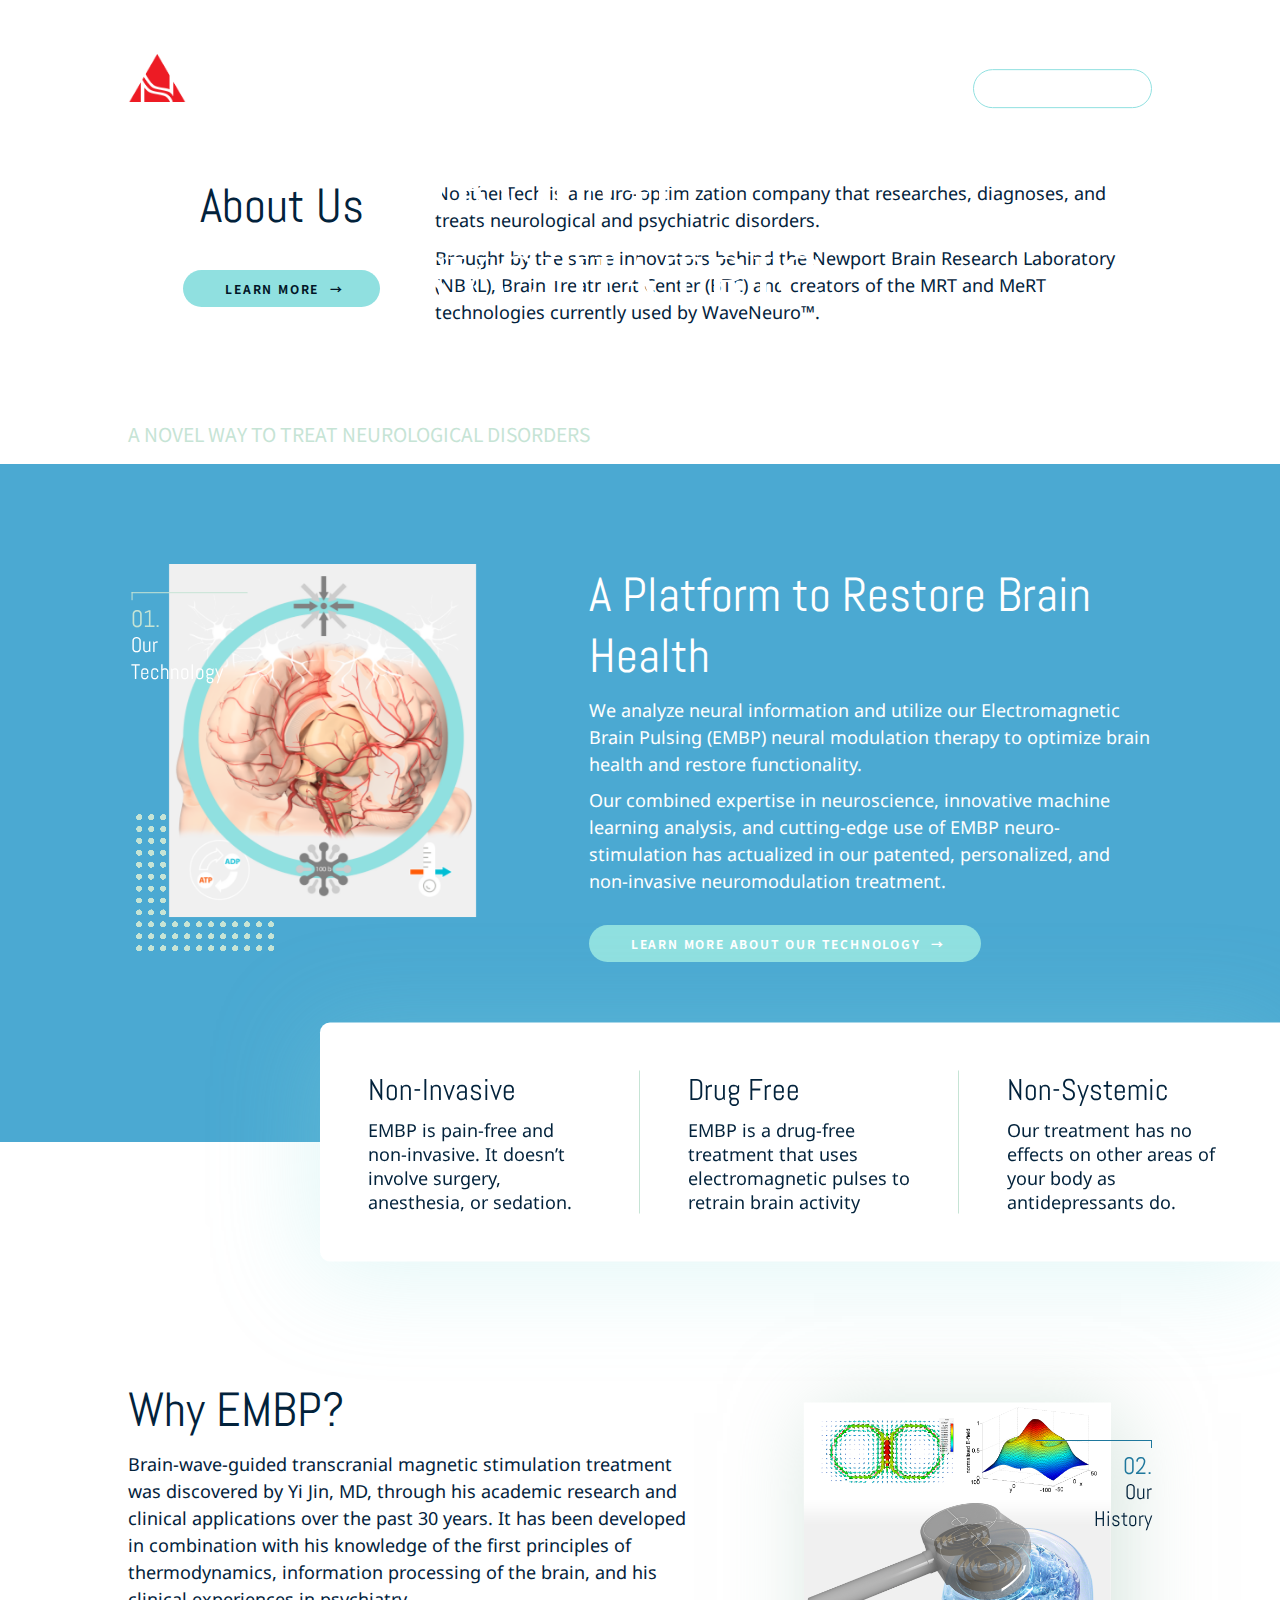
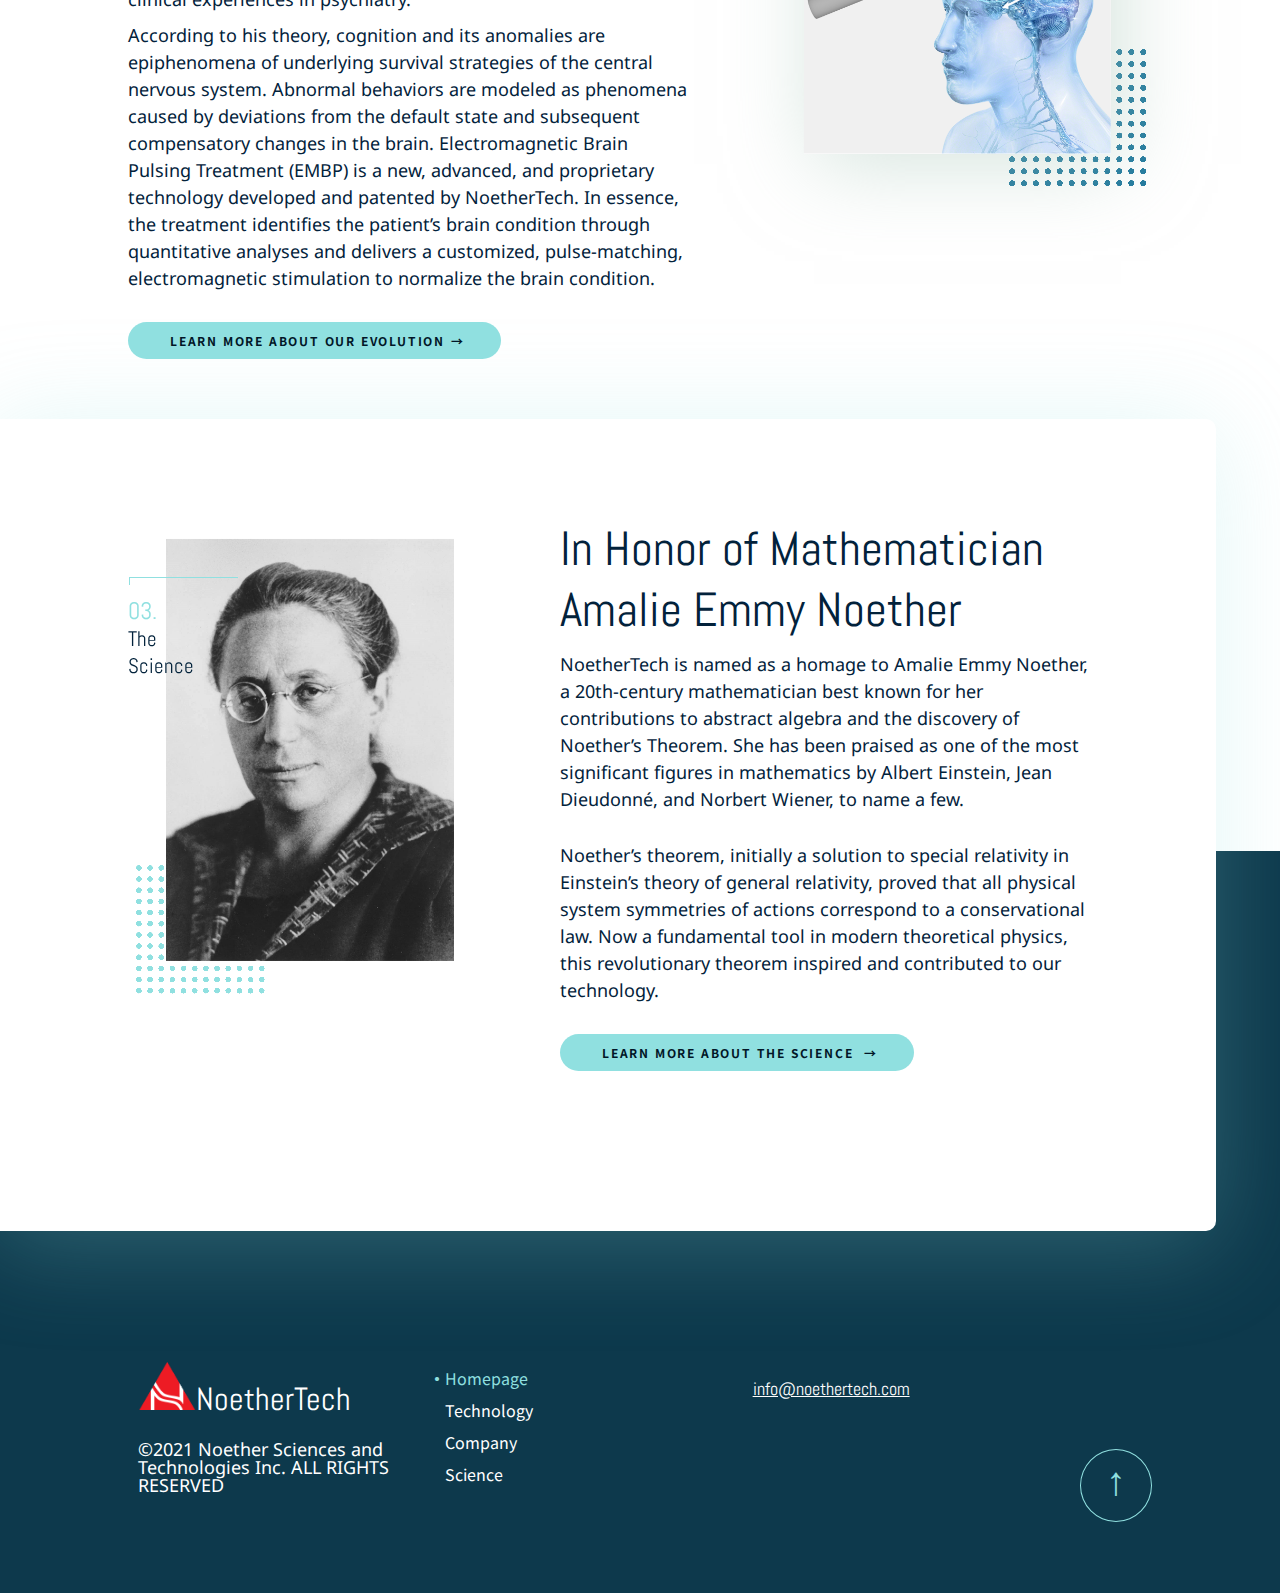
==== commit f1c5fcc0: "Update" ====
--- a/index.html
+++ b/index.html
@@ -5,6 +5,7 @@
 	<link href="https://fonts.googleapis.com/css2?family=Noto+Sans&display=swap" rel="stylesheet"> 
 	<link href="https://fonts.googleapis.com/css2?family=Noto+Sans+TC&display=swap" rel="stylesheet">
 	<link href="https://fonts.googleapis.com/css2?family=Abhaya+Libre:wght@500&display=swap" rel="stylesheet">
+	<link href='https://css.gg/chevron-down.css' rel='stylesheet'>
 	<meta name="viewport" content="width=device-width, initial-scale=1.0">
 
 	<script src="scripts.js"></script>
@@ -176,7 +177,7 @@
 		
 		<p style="margin-top: 11px;">Brought by the same innovators behind the Newport Brain 
 		Research Laboratory (NBRL), Brain Treatment Center (BTC) and creators of the MRT and MeRT 
-		technologies currently used by WaveNeuro&trade.</p>
+		technologies currently used by WaveNeuro&trade;.</p>
 	</div>
 </div>
 
--- a/style.css
+++ b/style.css
@@ -78,11 +78,13 @@
 }
 .sitemap-dropdown a{ padding-left: 1em; }
 #backToTop{
+	font-size: 40px;
 	align-self: flex-end;
 	text-decoration: none;
 	border: 1px solid #90E0E0;
 	border-radius: 50%;
 	width: 1.25em;
+	padding: 0.15em 0.25em 0.35em 0.25em;
 	text-align: center;
 	color: #90E0E0;
 	position: absolute;
@@ -183,6 +185,7 @@
 }
 nav .navbar-dropdown{ align-self: flex-start; }
 #companyDropdown { flex-direction: column; align-items: flex-start; width: 100%;}
+#companyDropdown *{text-align: left; padding-left: 1.25em; margin-left: -1em;}
 nav .navbar-dropdown ul{ display: none; }
 nav a.button::after{ content: ""; }
 .logoName { min-width: 5em; diplay: flex; align-items: center; 	height: 1.25em; }
@@ -226,10 +229,7 @@
 
 @media only screen and (orientation: portrait) {
 	#dropdown { display: inline-block; top: 0.5em;}
-	.logoName {
-		width: 80%;
-		overflow: visible;
-	}
+	.logoName { overflow: visible; }
 	.logo { width: 1em; padding-right: 0.2em;}
 	nav {
 		position: sticky;
@@ -238,9 +238,7 @@
 		background-color: #90E0E0;
 		padding: 1em 10%;
 	}
-	#title #titleTextContainer{
-		top: 20vw;
-	}
+	#title #titleTextContainer{ top: 20vw; }
 	nav ul{
 		display: none; 
 		background-color: #1F789D;
@@ -285,13 +283,18 @@
 	background: white;
 	color: black;
 }
-#companyDropdown.dropped a:hover{
-	display: list-item;
-	list-style-type: disc;
-	list-style-position: inside;
-}
-#companyDropdown.dropped a.active{
-	display: list-item;
-	list-style-type: disc;
-	list-style-position: inside;
+#companyDropdown.dropped a:hover:before{
+	content: "\2022";
+	color: #90E0E0;
+	font-weight: bold;
+	display: inline-block;
+	width: 1em; 	margin-left: -1em;
+}
+
+#companyDropdown.dropped a.active:before{
+	content: "\2022";
+	color: #90E0E0;
+	font-weight: bold;
+	display: inline-block;
+	width: 1em; 	margin-left: -1em;
 }